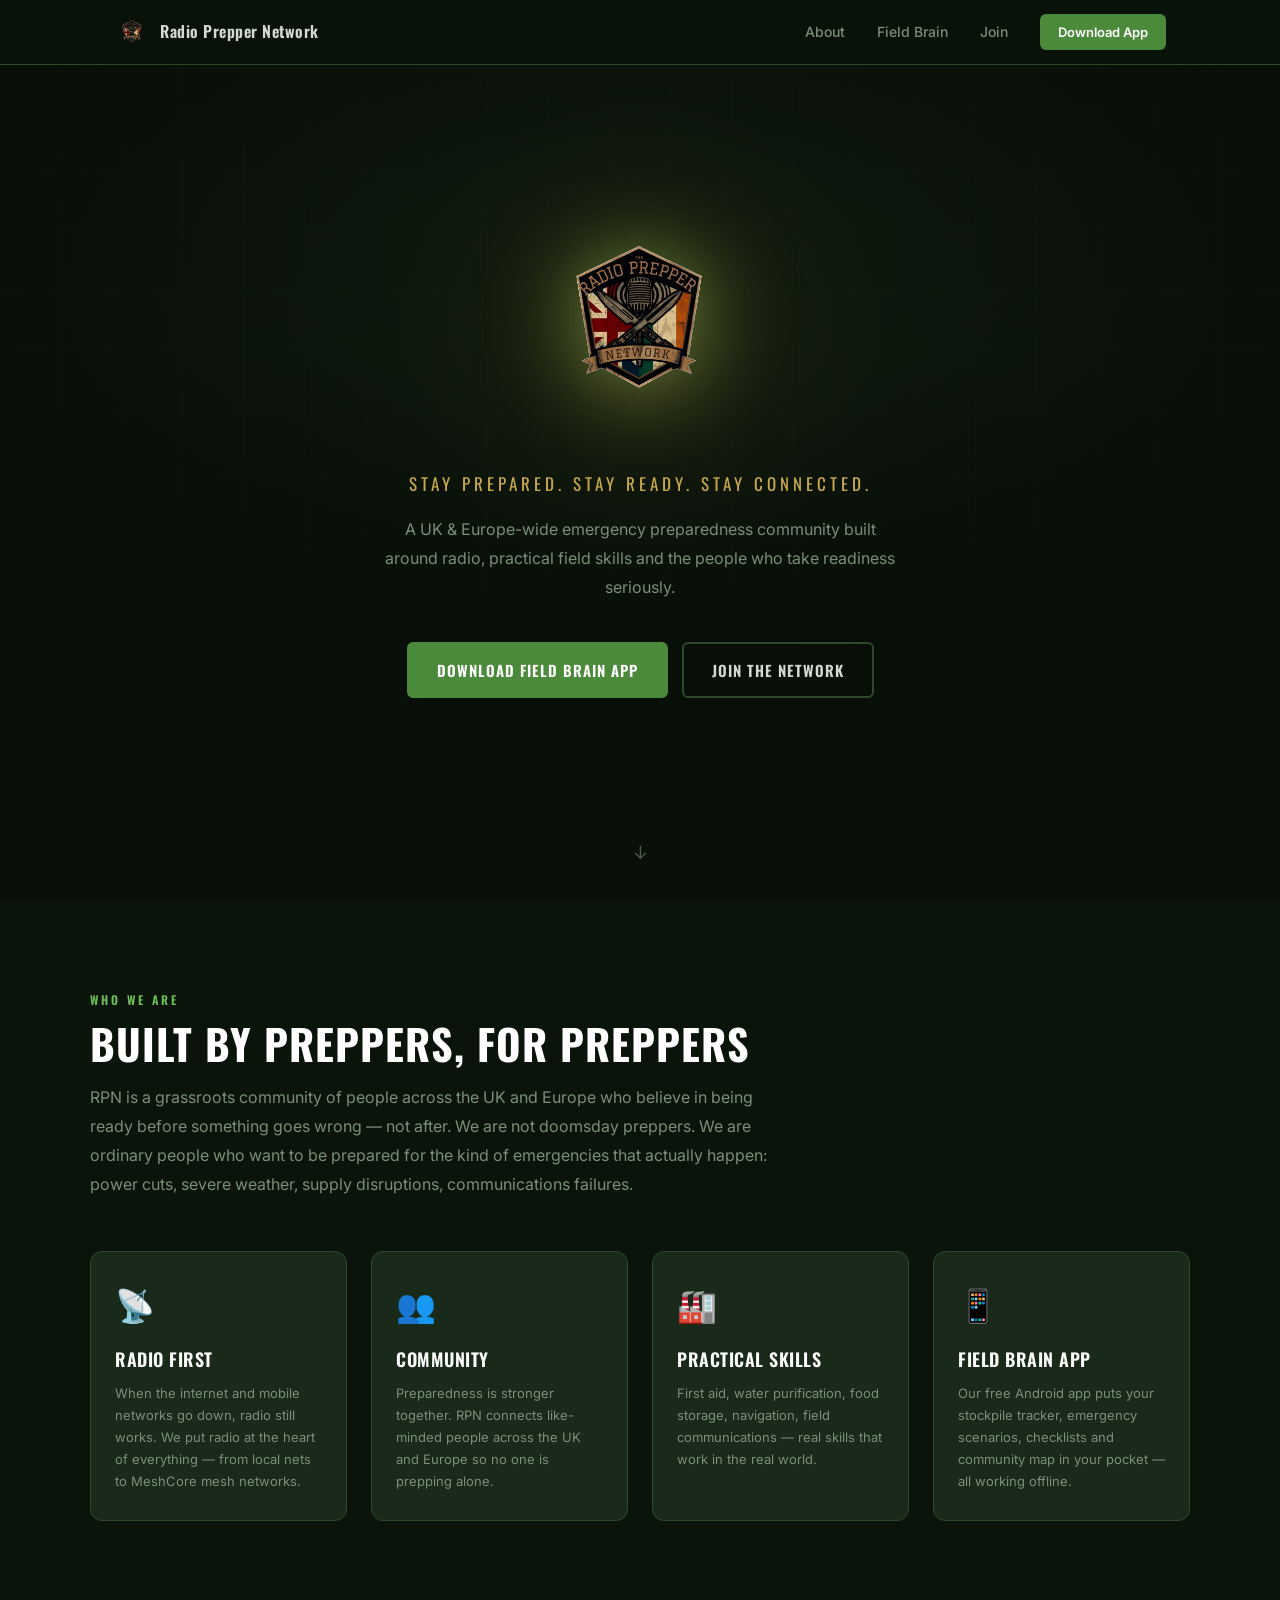
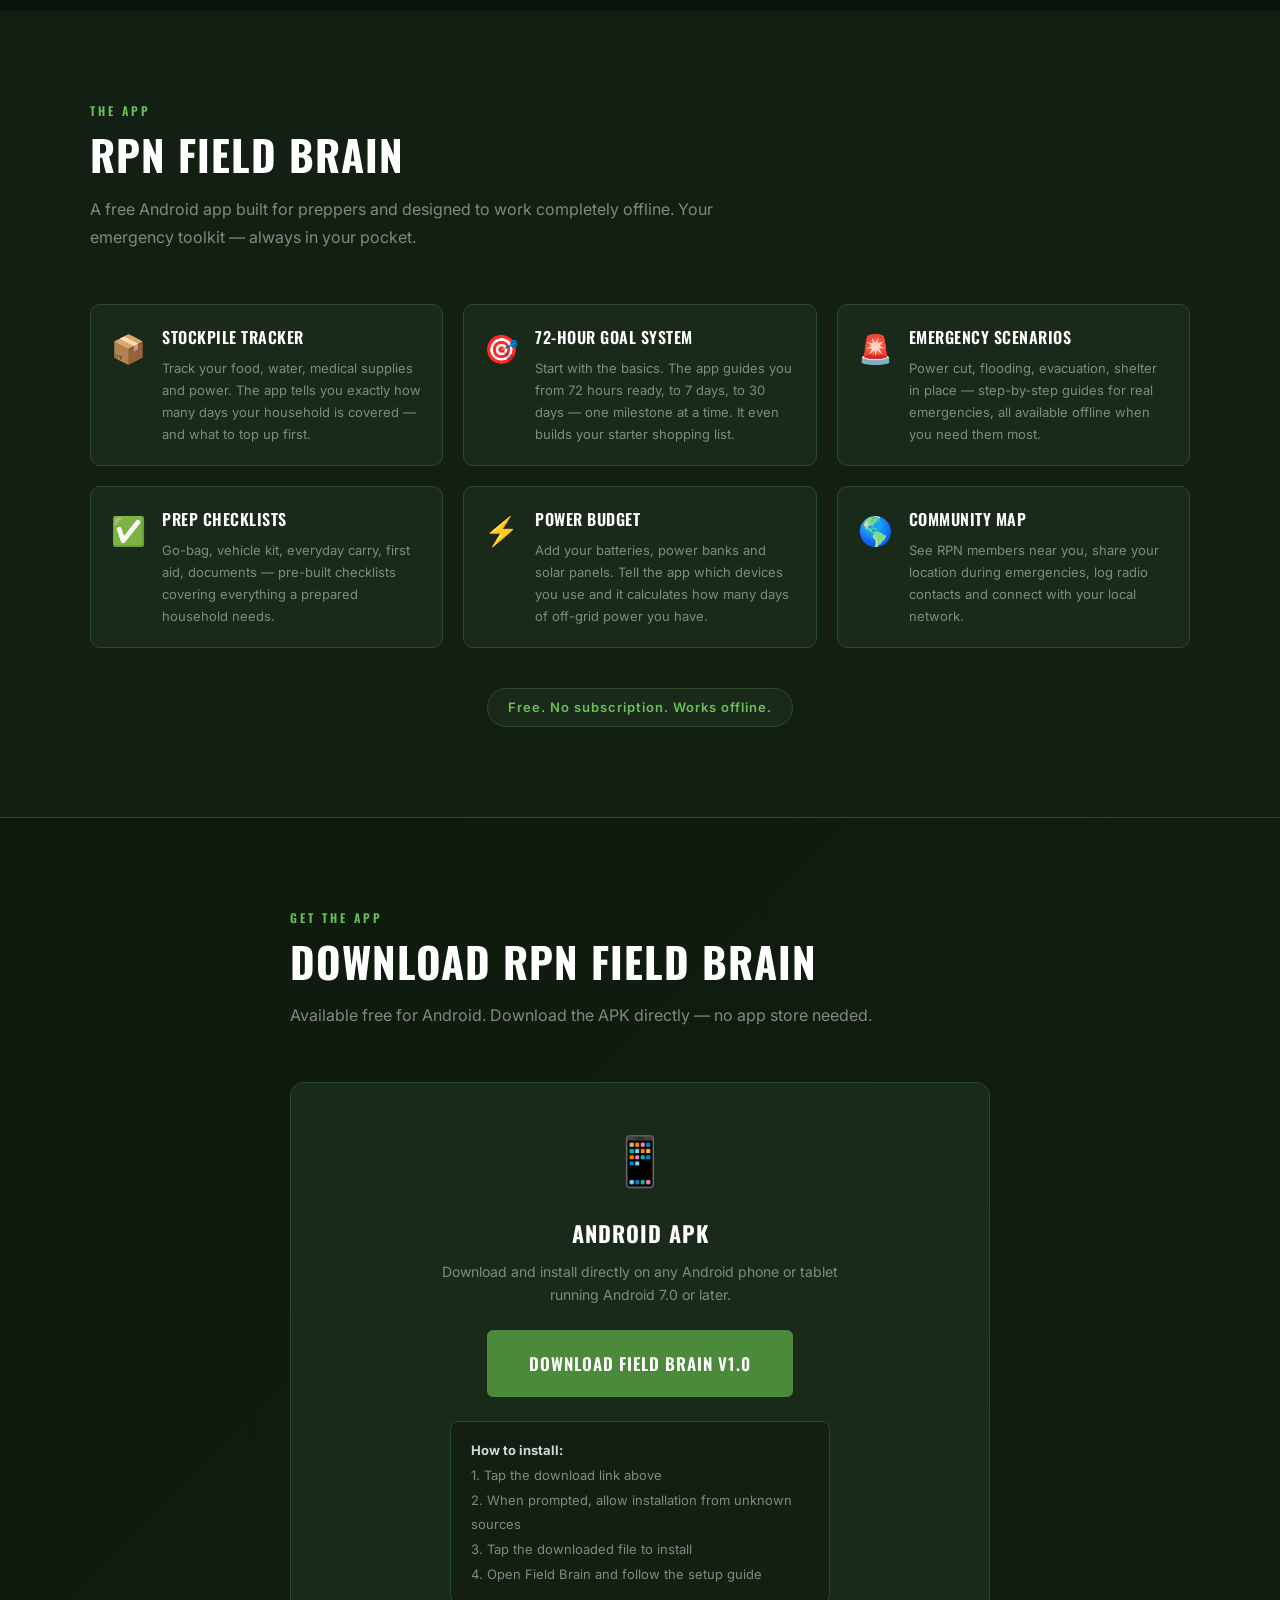
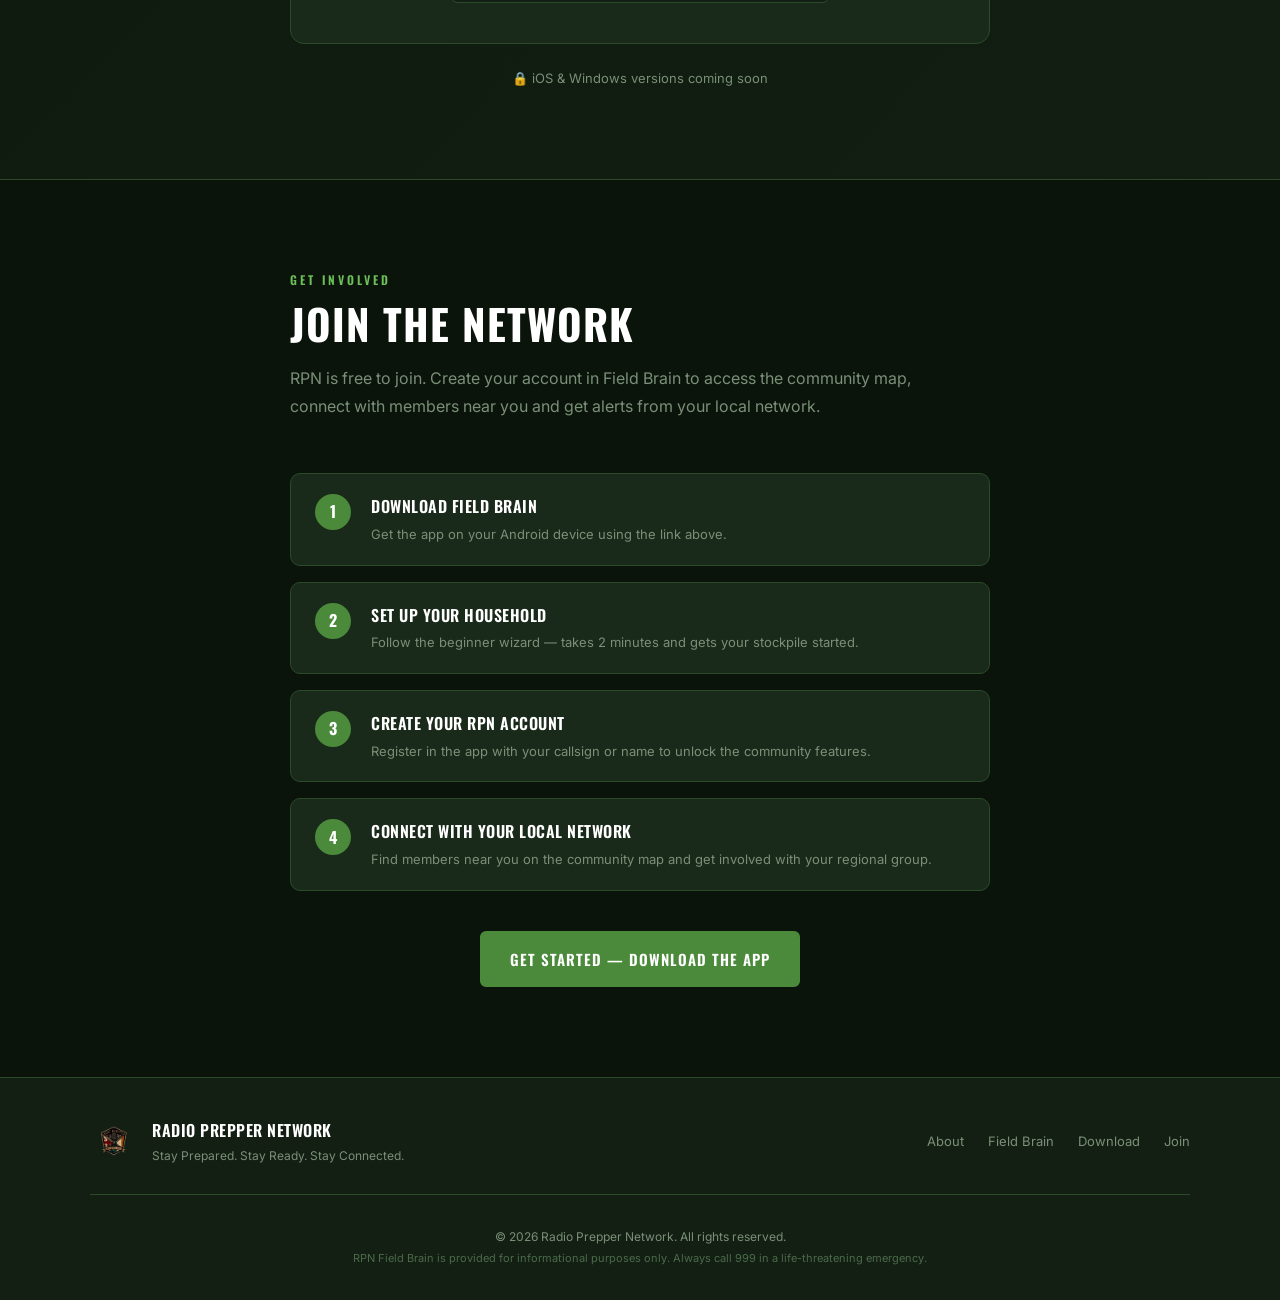
==== index.html @ 999457b5 "Initial build - RPN website v1" ====
<!DOCTYPE html>
<html lang="en">
<head>
    <meta charset="UTF-8">
    <meta name="viewport" content="width=device-width, initial-scale=1.0">
    <title>Radio Prepper Network — Stay Prepared, Stay Ready, Stay Connected</title>
    <meta name="description" content="The Radio Prepper Network is a UK and Europe-wide emergency preparedness community built around radio, field skills and the RPN Field Brain app.">
    <link rel="stylesheet" href="css/style.css">
    <link rel="preconnect" href="https://fonts.googleapis.com">
    <link href="https://fonts.googleapis.com/css2?family=Oswald:wght@400;600;700&family=Inter:wght@400;500;600&display=swap" rel="stylesheet">
</head>
<body>

<!-- NAV -->
<nav class="nav">
    <div class="nav-inner">
        <a href="#" class="nav-logo">
            <img src="img/rpn-logo.png" alt="RPN Logo" class="nav-logo-img">
            <span class="nav-logo-text">Radio Prepper Network</span>
        </a>
        <div class="nav-links">
            <a href="#about">About</a>
            <a href="#app">Field Brain</a>
            <a href="#join">Join</a>
            <a href="#download" class="nav-cta">Download App</a>
        </div>
        <button class="nav-hamburger" onclick="toggleMenu()" aria-label="Menu">
            <span></span><span></span><span></span>
        </button>
    </div>
    <div class="nav-mobile" id="nav-mobile">
        <a href="#about" onclick="toggleMenu()">About</a>
        <a href="#app" onclick="toggleMenu()">Field Brain</a>
        <a href="#join" onclick="toggleMenu()">Join</a>
        <a href="#download" onclick="toggleMenu()">Download App</a>
    </div>
</nav>

<!-- HERO -->
<section class="hero">
    <div class="hero-overlay"></div>
    <div class="hero-inner">
        <img src="img/rpn-logo.png" alt="Radio Prepper Network" class="hero-logo">
        <p class="hero-tagline">Stay Prepared. Stay Ready. Stay Connected.</p>
        <p class="hero-sub">A UK &amp; Europe-wide emergency preparedness community built around radio, practical field skills and the people who take readiness seriously.</p>
        <div class="hero-btns">
            <a href="#download" class="btn btn-primary">Download Field Brain App</a>
            <a href="#join" class="btn btn-outline">Join the Network</a>
        </div>
    </div>
    <div class="hero-scroll">
        <span>&#8595;</span>
    </div>
</section>

<!-- ABOUT -->
<section class="section" id="about">
    <div class="container">
        <div class="section-label">Who We Are</div>
        <h2 class="section-title">Built by preppers, for preppers</h2>
        <p class="section-intro">RPN is a grassroots community of people across the UK and Europe who believe in being ready before something goes wrong — not after. We are not doomsday preppers. We are ordinary people who want to be prepared for the kind of emergencies that actually happen: power cuts, severe weather, supply disruptions, communications failures.</p>

        <div class="pillars">
            <div class="pillar">
                <div class="pillar-icon">&#128225;</div>
                <h3>Radio First</h3>
                <p>When the internet and mobile networks go down, radio still works. We put radio at the heart of everything — from local nets to MeshCore mesh networks.</p>
            </div>
            <div class="pillar">
                <div class="pillar-icon">&#128101;</div>
                <h3>Community</h3>
                <p>Preparedness is stronger together. RPN connects like-minded people across the UK and Europe so no one is prepping alone.</p>
            </div>
            <div class="pillar">
                <div class="pillar-icon">&#127981;</div>
                <h3>Practical Skills</h3>
                <p>First aid, water purification, food storage, navigation, field communications — real skills that work in the real world.</p>
            </div>
            <div class="pillar">
                <div class="pillar-icon">&#128241;</div>
                <h3>Field Brain App</h3>
                <p>Our free Android app puts your stockpile tracker, emergency scenarios, checklists and community map in your pocket — all working offline.</p>
            </div>
        </div>
    </div>
</section>

<!-- APP -->
<section class="section section-dark" id="app">
    <div class="container">
        <div class="section-label">The App</div>
        <h2 class="section-title">RPN Field Brain</h2>
        <p class="section-intro">A free Android app built for preppers and designed to work completely offline. Your emergency toolkit — always in your pocket.</p>

        <div class="features">
            <div class="feature">
                <div class="feature-icon">&#128230;</div>
                <div class="feature-body">
                    <h4>Stockpile Tracker</h4>
                    <p>Track your food, water, medical supplies and power. The app tells you exactly how many days your household is covered — and what to top up first.</p>
                </div>
            </div>
            <div class="feature">
                <div class="feature-icon">&#127919;</div>
                <div class="feature-body">
                    <h4>72-Hour Goal System</h4>
                    <p>Start with the basics. The app guides you from 72 hours ready, to 7 days, to 30 days — one milestone at a time. It even builds your starter shopping list.</p>
                </div>
            </div>
            <div class="feature">
                <div class="feature-icon">&#128680;</div>
                <div class="feature-body">
                    <h4>Emergency Scenarios</h4>
                    <p>Power cut, flooding, evacuation, shelter in place — step-by-step guides for real emergencies, all available offline when you need them most.</p>
                </div>
            </div>
            <div class="feature">
                <div class="feature-icon">&#9989;</div>
                <div class="feature-body">
                    <h4>Prep Checklists</h4>
                    <p>Go-bag, vehicle kit, everyday carry, first aid, documents — pre-built checklists covering everything a prepared household needs.</p>
                </div>
            </div>
            <div class="feature">
                <div class="feature-icon">&#9889;</div>
                <div class="feature-body">
                    <h4>Power Budget</h4>
                    <p>Add your batteries, power banks and solar panels. Tell the app which devices you use and it calculates how many days of off-grid power you have.</p>
                </div>
            </div>
            <div class="feature">
                <div class="feature-icon">&#127758;</div>
                <div class="feature-body">
                    <h4>Community Map</h4>
                    <p>See RPN members near you, share your location during emergencies, log radio contacts and connect with your local network.</p>
                </div>
            </div>
        </div>

        <div class="app-badges">
            <div class="badge-note">Free. No subscription. Works offline.</div>
        </div>
    </div>
</section>

<!-- DOWNLOAD -->
<section class="section section-accent" id="download">
    <div class="container container-narrow">
        <div class="section-label">Get the App</div>
        <h2 class="section-title">Download RPN Field Brain</h2>
        <p class="section-intro">Available free for Android. Download the APK directly — no app store needed.</p>

        <div class="download-box">
            <div class="download-icon">&#128241;</div>
            <h3>Android APK</h3>
            <p>Download and install directly on any Android phone or tablet running Android 7.0 or later.</p>
            <a href="apk/rpn-field-brain.apk" class="btn btn-primary btn-large" download>Download Field Brain v1.0</a>
            <div class="download-note">
                <strong>How to install:</strong><br>
                1. Tap the download link above<br>
                2. When prompted, allow installation from unknown sources<br>
                3. Tap the downloaded file to install<br>
                4. Open Field Brain and follow the setup guide
            </div>
        </div>

        <div class="coming-soon">
            <p>&#128274; iOS &amp; Windows versions coming soon</p>
        </div>
    </div>
</section>

<!-- JOIN -->
<section class="section" id="join">
    <div class="container container-narrow">
        <div class="section-label">Get Involved</div>
        <h2 class="section-title">Join the Network</h2>
        <p class="section-intro">RPN is free to join. Create your account in Field Brain to access the community map, connect with members near you and get alerts from your local network.</p>

        <div class="join-steps">
            <div class="join-step">
                <div class="step-num">1</div>
                <div class="step-body">
                    <h4>Download Field Brain</h4>
                    <p>Get the app on your Android device using the link above.</p>
                </div>
            </div>
            <div class="join-step">
                <div class="step-num">2</div>
                <div class="step-body">
                    <h4>Set up your household</h4>
                    <p>Follow the beginner wizard — takes 2 minutes and gets your stockpile started.</p>
                </div>
            </div>
            <div class="join-step">
                <div class="step-num">3</div>
                <div class="step-body">
                    <h4>Create your RPN account</h4>
                    <p>Register in the app with your callsign or name to unlock the community features.</p>
                </div>
            </div>
            <div class="join-step">
                <div class="step-num">4</div>
                <div class="step-body">
                    <h4>Connect with your local network</h4>
                    <p>Find members near you on the community map and get involved with your regional group.</p>
                </div>
            </div>
        </div>

        <div style="text-align:center;margin-top:40px;">
            <a href="#download" class="btn btn-primary">Get Started — Download the App</a>
        </div>
    </div>
</section>

<!-- FOOTER -->
<footer class="footer">
    <div class="container">
        <div class="footer-inner">
            <div class="footer-brand">
                <img src="img/rpn-logo.png" alt="RPN" class="footer-logo">
                <div>
                    <div class="footer-name">Radio Prepper Network</div>
                    <div class="footer-tagline">Stay Prepared. Stay Ready. Stay Connected.</div>
                </div>
            </div>
            <div class="footer-links">
                <a href="#about">About</a>
                <a href="#app">Field Brain</a>
                <a href="#download">Download</a>
                <a href="#join">Join</a>
            </div>
        </div>
        <div class="footer-bottom">
            <p>&copy; 2026 Radio Prepper Network. All rights reserved.</p>
            <p style="font-size:11px;color:#4a6a4a;margin-top:4px;">RPN Field Brain is provided for informational purposes only. Always call 999 in a life-threatening emergency.</p>
        </div>
    </div>
</footer>

<script src="js/main.js"></script>
</body>
</html>
---- css/style.css ----
/* RPN Website — Main Stylesheet */

*, *::before, *::after { box-sizing: border-box; margin: 0; padding: 0; }

:root {
    --green-dark:   #0a140a;
    --green-mid:    #131f13;
    --green-surface:#1a2a1a;
    --green-border: #2a4a2a;
    --green-accent: #4a8a3a;
    --green-bright: #6dbf5a;
    --text:         #d4d9d4;
    --text-muted:   #7a8f78;
    --gold:         #c8a84b;
    --white:        #ffffff;
    --font-heading: 'Oswald', sans-serif;
    --font-body:    'Inter', sans-serif;
}

html { scroll-behavior: smooth; }

body {
    background: var(--green-dark);
    color: var(--text);
    font-family: var(--font-body);
    font-size: 16px;
    line-height: 1.6;
}

/* ── NAV ── */
.nav {
    position: fixed;
    top: 0; left: 0; right: 0;
    z-index: 1000;
    background: rgba(10,20,10,0.95);
    backdrop-filter: blur(8px);
    border-bottom: 1px solid var(--green-border);
}

.nav-inner {
    max-width: 1100px;
    margin: 0 auto;
    padding: 0 24px;
    height: 64px;
    display: flex;
    align-items: center;
    justify-content: space-between;
}

.nav-logo {
    display: flex;
    align-items: center;
    gap: 10px;
    text-decoration: none;
}

.nav-logo-img {
    width: 36px;
    height: 36px;
    object-fit: contain;
}

.nav-logo-text {
    font-family: var(--font-heading);
    font-size: 16px;
    font-weight: 600;
    color: var(--text);
    letter-spacing: 0.5px;
}

.nav-links {
    display: flex;
    align-items: center;
    gap: 32px;
}

.nav-links a {
    color: var(--text-muted);
    text-decoration: none;
    font-size: 14px;
    font-weight: 500;
    transition: color 0.2s;
}

.nav-links a:hover { color: var(--text); }

.nav-cta {
    background: var(--green-accent);
    color: var(--white) !important;
    padding: 8px 18px;
    border-radius: 6px;
    font-weight: 600 !important;
    font-size: 13px !important;
}

.nav-cta:hover { background: var(--green-bright); }

.nav-hamburger {
    display: none;
    flex-direction: column;
    gap: 5px;
    background: none;
    border: none;
    cursor: pointer;
    padding: 4px;
}

.nav-hamburger span {
    display: block;
    width: 24px;
    height: 2px;
    background: var(--text);
    border-radius: 2px;
}

.nav-mobile {
    display: none;
    flex-direction: column;
    background: var(--green-mid);
    border-top: 1px solid var(--green-border);
    padding: 12px 24px 20px;
}

.nav-mobile a {
    color: var(--text);
    text-decoration: none;
    font-size: 15px;
    padding: 10px 0;
    border-bottom: 1px solid var(--green-border);
}

.nav-mobile a:last-child { border-bottom: none; }
.nav-mobile.open { display: flex; }

/* ── HERO ── */
.hero {
    position: relative;
    min-height: 100vh;
    display: flex;
    align-items: center;
    justify-content: center;
    text-align: center;
    padding: 80px 24px 80px;
    overflow: hidden;
    background: #080e08;
}

/* Atmospheric layered background */
.hero::before {
    content: '';
    position: absolute;
    inset: 0;
    background:
        radial-gradient(ellipse 80% 60% at 50% 30%, rgba(74,138,58,0.12) 0%, transparent 70%),
        radial-gradient(ellipse 100% 50% at 50% 100%, rgba(10,20,10,0.95) 0%, transparent 60%),
        repeating-linear-gradient(0deg, transparent, transparent 60px, rgba(42,74,42,0.04) 60px, rgba(42,74,42,0.04) 61px),
        repeating-linear-gradient(90deg, transparent, transparent 60px, rgba(42,74,42,0.04) 60px, rgba(42,74,42,0.04) 61px);
    pointer-events: none;
}

/* Spotlight glow behind logo */
.hero::after {
    content: '';
    position: absolute;
    top: 10%;
    left: 50%;
    transform: translateX(-50%);
    width: 500px;
    height: 500px;
    background: radial-gradient(ellipse, rgba(200,168,75,0.06) 0%, transparent 70%);
    pointer-events: none;
}

.hero-overlay {
    position: absolute;
    inset: 0;
    background: linear-gradient(to bottom, rgba(8,14,8,0.3) 0%, transparent 40%, rgba(8,14,8,0.7) 100%);
    pointer-events: none;
}

.hero-inner {
    position: relative;
    z-index: 1;
    max-width: 680px;
    display: flex;
    flex-direction: column;
    align-items: center;
}

.hero-logo {
    width: 240px;
    height: 240px;
    object-fit: contain;
    margin-bottom: 28px;
    filter: drop-shadow(0 8px 48px rgba(200,168,75,0.5)) drop-shadow(0 0 24px rgba(74,138,58,0.35));
}

.hero-tagline {
    font-family: var(--font-heading);
    font-size: clamp(13px, 2.2vw, 17px);
    color: var(--gold);
    letter-spacing: 4px;
    text-transform: uppercase;
    margin-bottom: 18px;
}

.hero-sub {
    font-size: clamp(14px, 1.8vw, 16px);
    color: var(--text-muted);
    line-height: 1.8;
    margin-bottom: 40px;
    max-width: 520px;
}

.hero-btns {
    display: flex;
    gap: 14px;
    justify-content: center;
    flex-wrap: nowrap;
}

.hero-scroll {
    position: absolute;
    bottom: 32px;
    left: 50%;
    transform: translateX(-50%);
    color: var(--text-muted);
    font-size: 18px;
    opacity: 0.6;
    animation: bounce 2.5s ease-in-out infinite;
}

@keyframes bounce {
    0%, 100% { transform: translateX(-50%) translateY(0); opacity: 0.6; }
    50% { transform: translateX(-50%) translateY(8px); opacity: 1; }
}

@media (max-width: 480px) {
    .hero-btns { flex-wrap: wrap; }
    .hero-logo { width: 180px; height: 180px; }
}

/* ── BUTTONS ── */
.btn {
    display: inline-block;
    padding: 14px 28px;
    border-radius: 6px;
    font-family: var(--font-heading);
    font-size: 15px;
    font-weight: 600;
    letter-spacing: 1px;
    text-transform: uppercase;
    text-decoration: none;
    cursor: pointer;
    transition: all 0.2s;
}

.btn-primary {
    background: var(--green-accent);
    color: var(--white);
    border: 2px solid var(--green-accent);
}

.btn-primary:hover {
    background: var(--green-bright);
    border-color: var(--green-bright);
    transform: translateY(-1px);
}

.btn-outline {
    background: transparent;
    color: var(--text);
    border: 2px solid var(--green-border);
}

.btn-outline:hover {
    border-color: var(--green-accent);
    color: var(--green-bright);
}

.btn-large {
    padding: 18px 40px;
    font-size: 17px;
}

/* ── SECTIONS ── */
.section {
    padding: 90px 24px;
}

.section-dark {
    background: var(--green-mid);
}

.section-accent {
    background: linear-gradient(135deg, #0d1a0d 0%, #111e11 100%);
    border-top: 1px solid var(--green-border);
    border-bottom: 1px solid var(--green-border);
}

.container {
    max-width: 1100px;
    margin: 0 auto;
}

.container-narrow {
    max-width: 700px;
}

.section-label {
    font-family: var(--font-heading);
    font-size: 12px;
    font-weight: 600;
    letter-spacing: 3px;
    text-transform: uppercase;
    color: var(--green-bright);
    margin-bottom: 10px;
}

.section-title {
    font-family: var(--font-heading);
    font-size: clamp(26px, 4vw, 42px);
    font-weight: 700;
    color: var(--white);
    letter-spacing: 1px;
    text-transform: uppercase;
    margin-bottom: 16px;
    line-height: 1.15;
}

.section-intro {
    font-size: 16px;
    color: var(--text-muted);
    line-height: 1.8;
    max-width: 680px;
    margin-bottom: 52px;
}

/* ── PILLARS ── */
.pillars {
    display: grid;
    grid-template-columns: repeat(auto-fit, minmax(220px, 1fr));
    gap: 24px;
}

.pillar {
    background: var(--green-surface);
    border: 1px solid var(--green-border);
    border-radius: 12px;
    padding: 28px 24px;
    transition: border-color 0.2s, transform 0.2s;
}

.pillar:hover {
    border-color: var(--green-accent);
    transform: translateY(-2px);
}

.pillar-icon {
    font-size: 32px;
    margin-bottom: 14px;
}

.pillar h3 {
    font-family: var(--font-heading);
    font-size: 18px;
    font-weight: 600;
    color: var(--white);
    letter-spacing: 0.5px;
    margin-bottom: 8px;
    text-transform: uppercase;
}

.pillar p {
    font-size: 13px;
    color: var(--text-muted);
    line-height: 1.7;
}

/* ── FEATURES ── */
.features {
    display: grid;
    grid-template-columns: repeat(auto-fit, minmax(300px, 1fr));
    gap: 20px;
    margin-bottom: 40px;
}

.feature {
    display: flex;
    gap: 16px;
    background: var(--green-surface);
    border: 1px solid var(--green-border);
    border-radius: 10px;
    padding: 20px;
    transition: border-color 0.2s;
}

.feature:hover { border-color: var(--green-accent); }

.feature-icon {
    font-size: 28px;
    flex-shrink: 0;
    margin-top: 2px;
}

.feature-body h4 {
    font-family: var(--font-heading);
    font-size: 16px;
    font-weight: 600;
    color: var(--white);
    text-transform: uppercase;
    letter-spacing: 0.5px;
    margin-bottom: 6px;
}

.feature-body p {
    font-size: 13px;
    color: var(--text-muted);
    line-height: 1.7;
}

.app-badges {
    text-align: center;
}

.badge-note {
    display: inline-block;
    background: var(--green-surface);
    border: 1px solid var(--green-border);
    border-radius: 20px;
    padding: 8px 20px;
    font-size: 13px;
    color: var(--green-bright);
    font-weight: 600;
    letter-spacing: 1px;
}

/* ── DOWNLOAD ── */
.download-box {
    background: var(--green-surface);
    border: 1px solid var(--green-border);
    border-radius: 14px;
    padding: 40px 32px;
    text-align: center;
    margin-bottom: 24px;
}

.download-icon {
    font-size: 48px;
    margin-bottom: 16px;
}

.download-box h3 {
    font-family: var(--font-heading);
    font-size: 22px;
    font-weight: 700;
    color: var(--white);
    text-transform: uppercase;
    letter-spacing: 1px;
    margin-bottom: 10px;
}

.download-box p {
    font-size: 14px;
    color: var(--text-muted);
    margin-bottom: 24px;
    max-width: 420px;
    margin-left: auto;
    margin-right: auto;
}

.download-note {
    margin-top: 24px;
    background: var(--green-mid);
    border: 1px solid var(--green-border);
    border-radius: 8px;
    padding: 16px 20px;
    font-size: 13px;
    color: var(--text-muted);
    line-height: 1.9;
    text-align: left;
    max-width: 380px;
    margin-left: auto;
    margin-right: auto;
}

.download-note strong { color: var(--text); }

.coming-soon {
    text-align: center;
    font-size: 13px;
    color: var(--text-muted);
}

/* ── JOIN STEPS ── */
.join-steps {
    display: flex;
    flex-direction: column;
    gap: 16px;
}

.join-step {
    display: flex;
    gap: 20px;
    align-items: flex-start;
    background: var(--green-surface);
    border: 1px solid var(--green-border);
    border-radius: 10px;
    padding: 20px 24px;
    transition: border-color 0.2s;
}

.join-step:hover { border-color: var(--green-accent); }

.step-num {
    width: 36px;
    height: 36px;
    background: var(--green-accent);
    border-radius: 50%;
    display: flex;
    align-items: center;
    justify-content: center;
    font-family: var(--font-heading);
    font-size: 16px;
    font-weight: 700;
    color: var(--white);
    flex-shrink: 0;
}

.step-body h4 {
    font-family: var(--font-heading);
    font-size: 16px;
    font-weight: 600;
    color: var(--white);
    text-transform: uppercase;
    letter-spacing: 0.5px;
    margin-bottom: 4px;
}

.step-body p {
    font-size: 13px;
    color: var(--text-muted);
    line-height: 1.6;
}

/* ── FOOTER ── */
.footer {
    background: var(--green-mid);
    border-top: 1px solid var(--green-border);
    padding: 40px 24px 32px;
}

.footer-inner {
    display: flex;
    align-items: center;
    justify-content: space-between;
    flex-wrap: wrap;
    gap: 24px;
    margin-bottom: 32px;
    padding-bottom: 28px;
    border-bottom: 1px solid var(--green-border);
}

.footer-brand {
    display: flex;
    align-items: center;
    gap: 14px;
}

.footer-logo {
    width: 48px;
    height: 48px;
    object-fit: contain;
}

.footer-name {
    font-family: var(--font-heading);
    font-size: 16px;
    font-weight: 600;
    color: var(--white);
    letter-spacing: 0.5px;
    text-transform: uppercase;
}

.footer-tagline {
    font-size: 12px;
    color: var(--text-muted);
    margin-top: 2px;
}

.footer-links {
    display: flex;
    gap: 24px;
    flex-wrap: wrap;
}

.footer-links a {
    color: var(--text-muted);
    text-decoration: none;
    font-size: 13px;
    transition: color 0.2s;
}

.footer-links a:hover { color: var(--green-bright); }

.footer-bottom {
    text-align: center;
    font-size: 12px;
    color: var(--text-muted);
}

/* ── RESPONSIVE ── */
@media (max-width: 768px) {
    .nav-links { display: none; }
    .nav-hamburger { display: flex; }

    .hero-btns { flex-direction: column; align-items: center; }
    .btn { width: 100%; max-width: 320px; text-align: center; }

    .section { padding: 64px 20px; }

    .pillars { grid-template-columns: 1fr; }
    .features { grid-template-columns: 1fr; }

    .footer-inner { flex-direction: column; align-items: flex-start; }
    .footer-links { gap: 16px; }
}

@media (max-width: 480px) {
    .download-box { padding: 28px 20px; }
    .join-step { padding: 16px; }
}
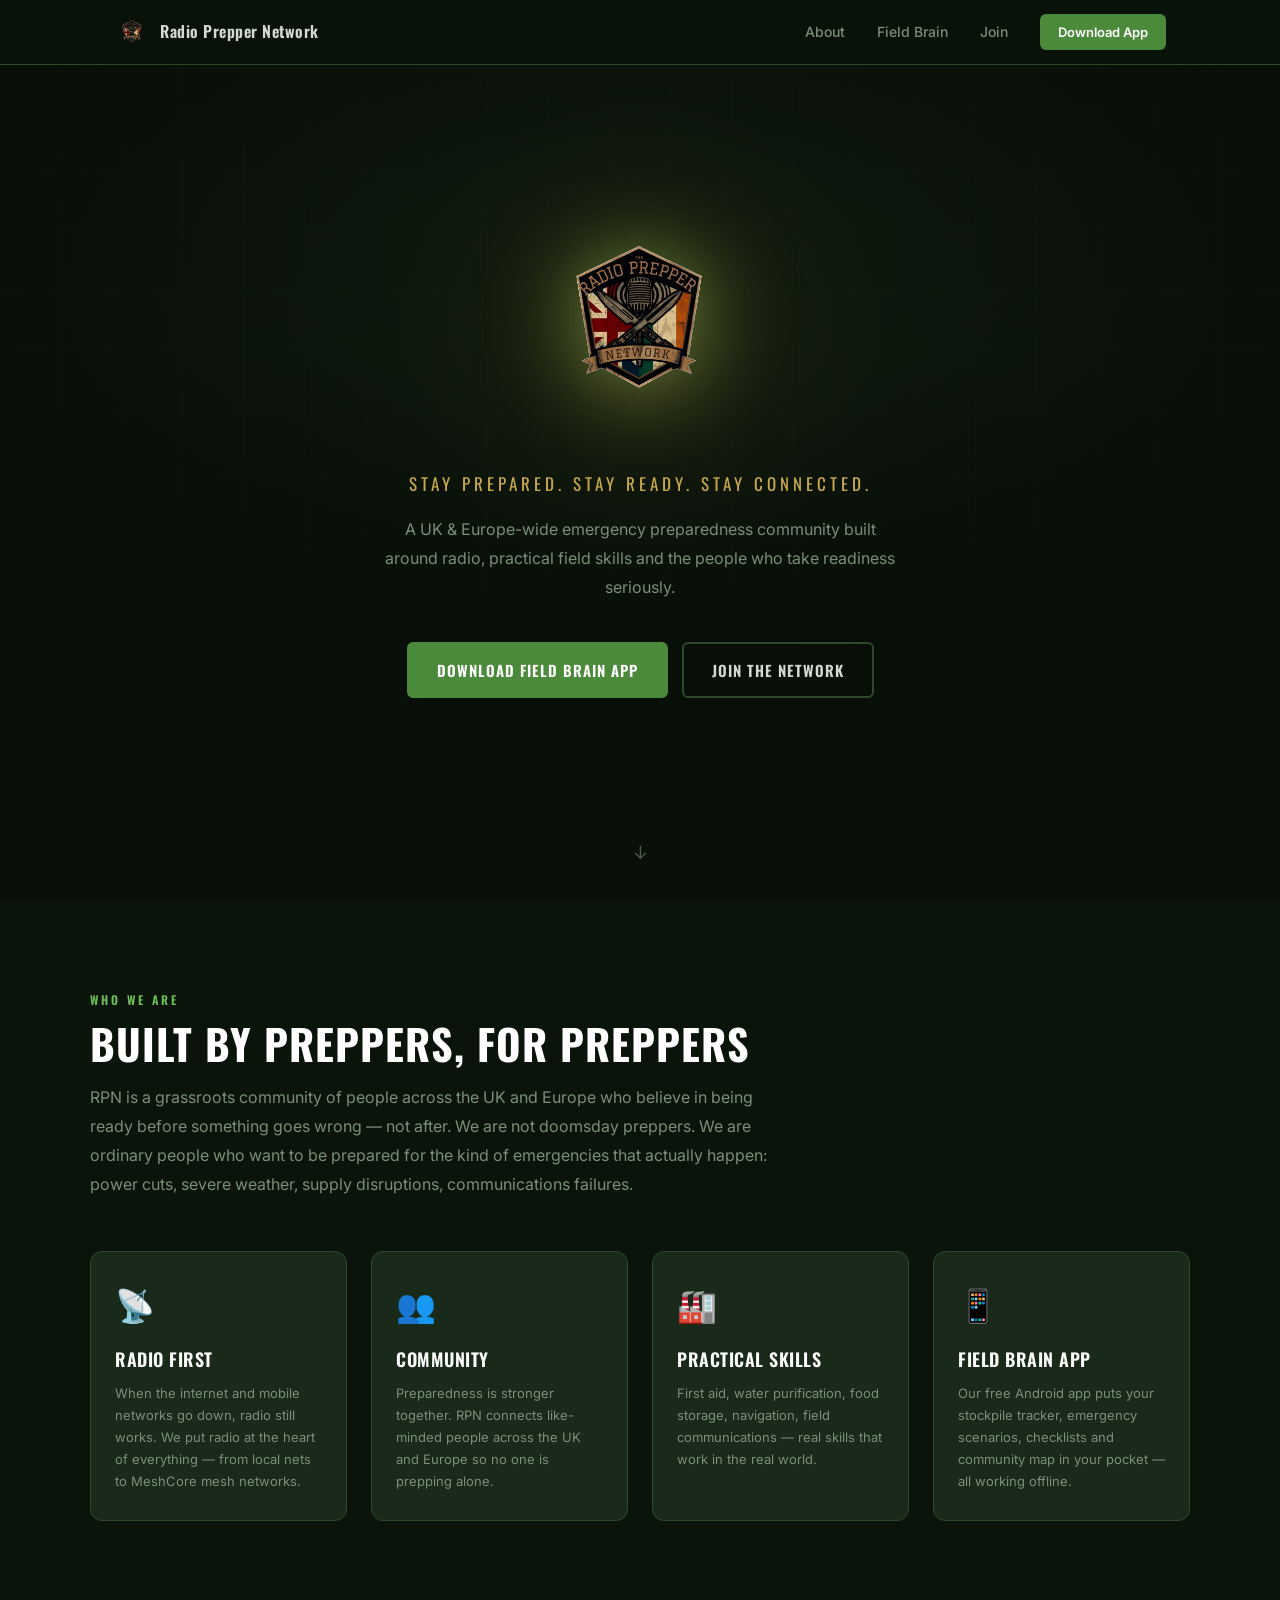
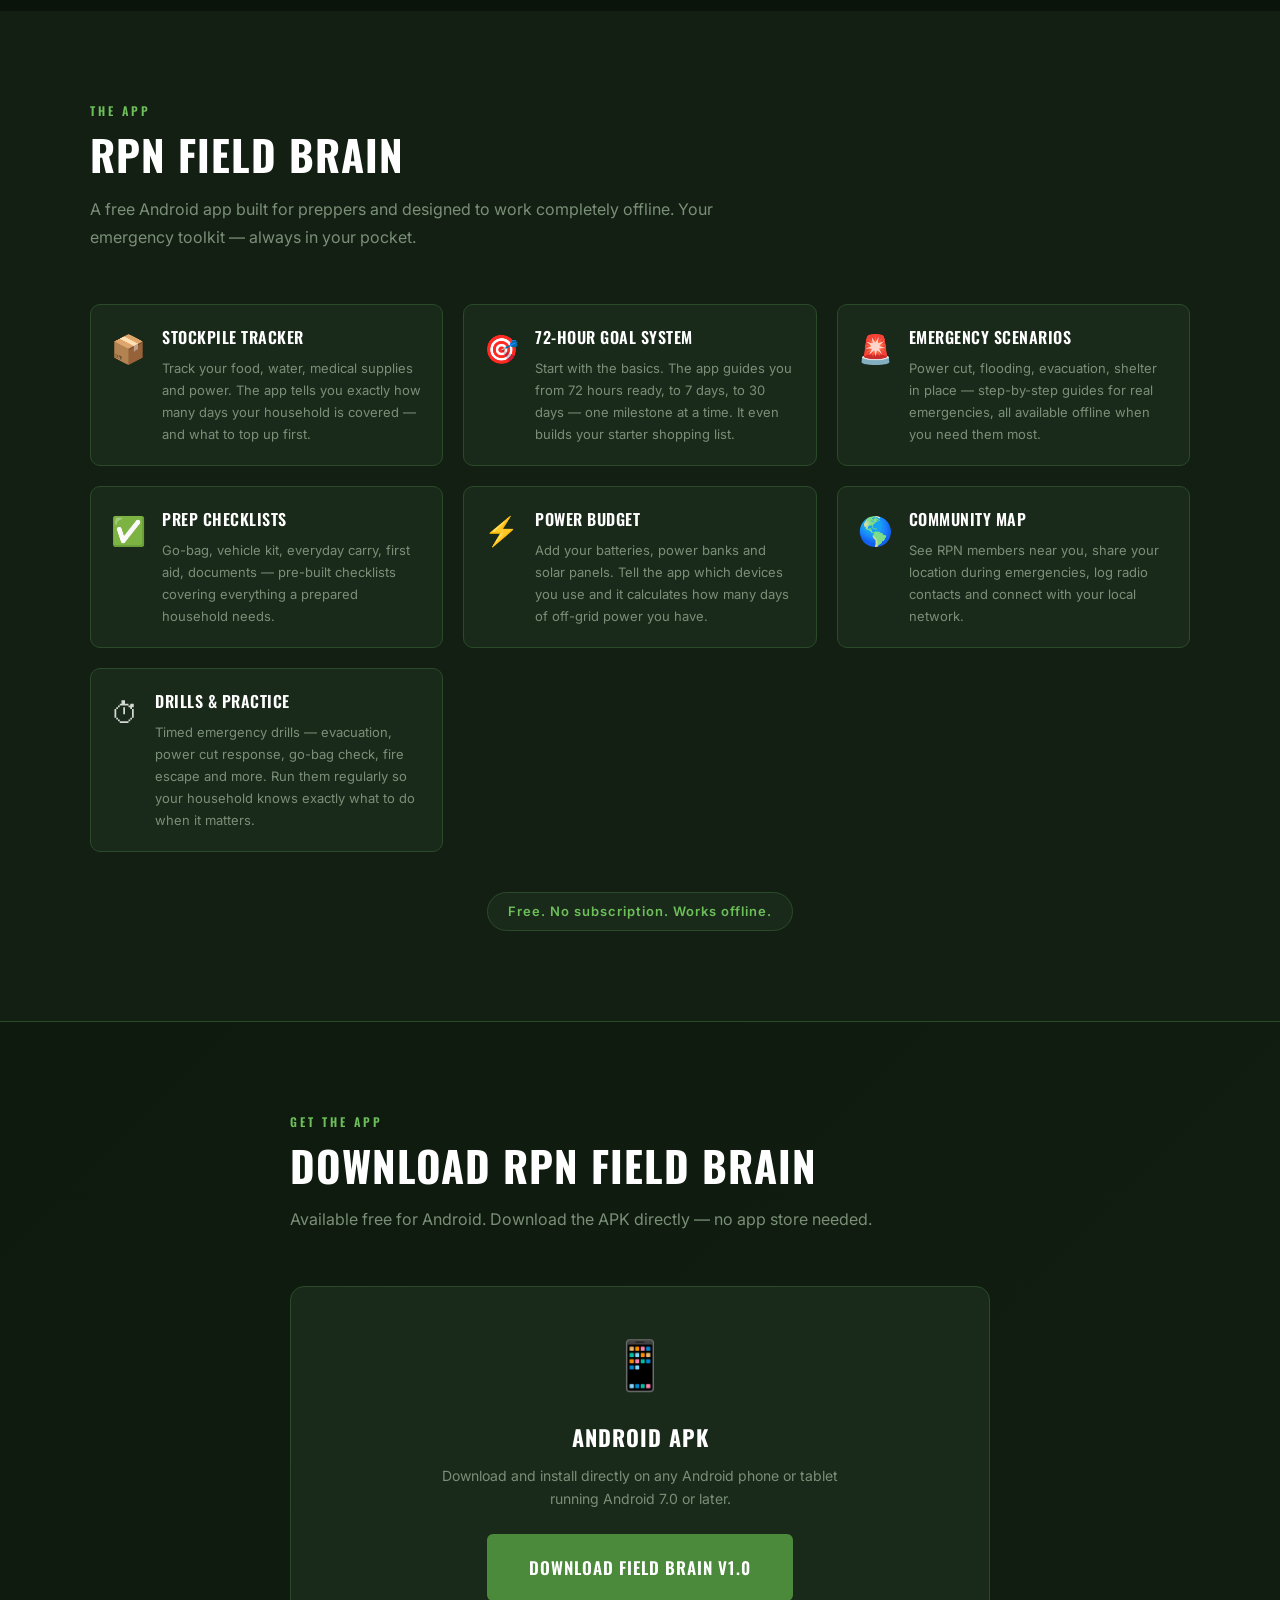
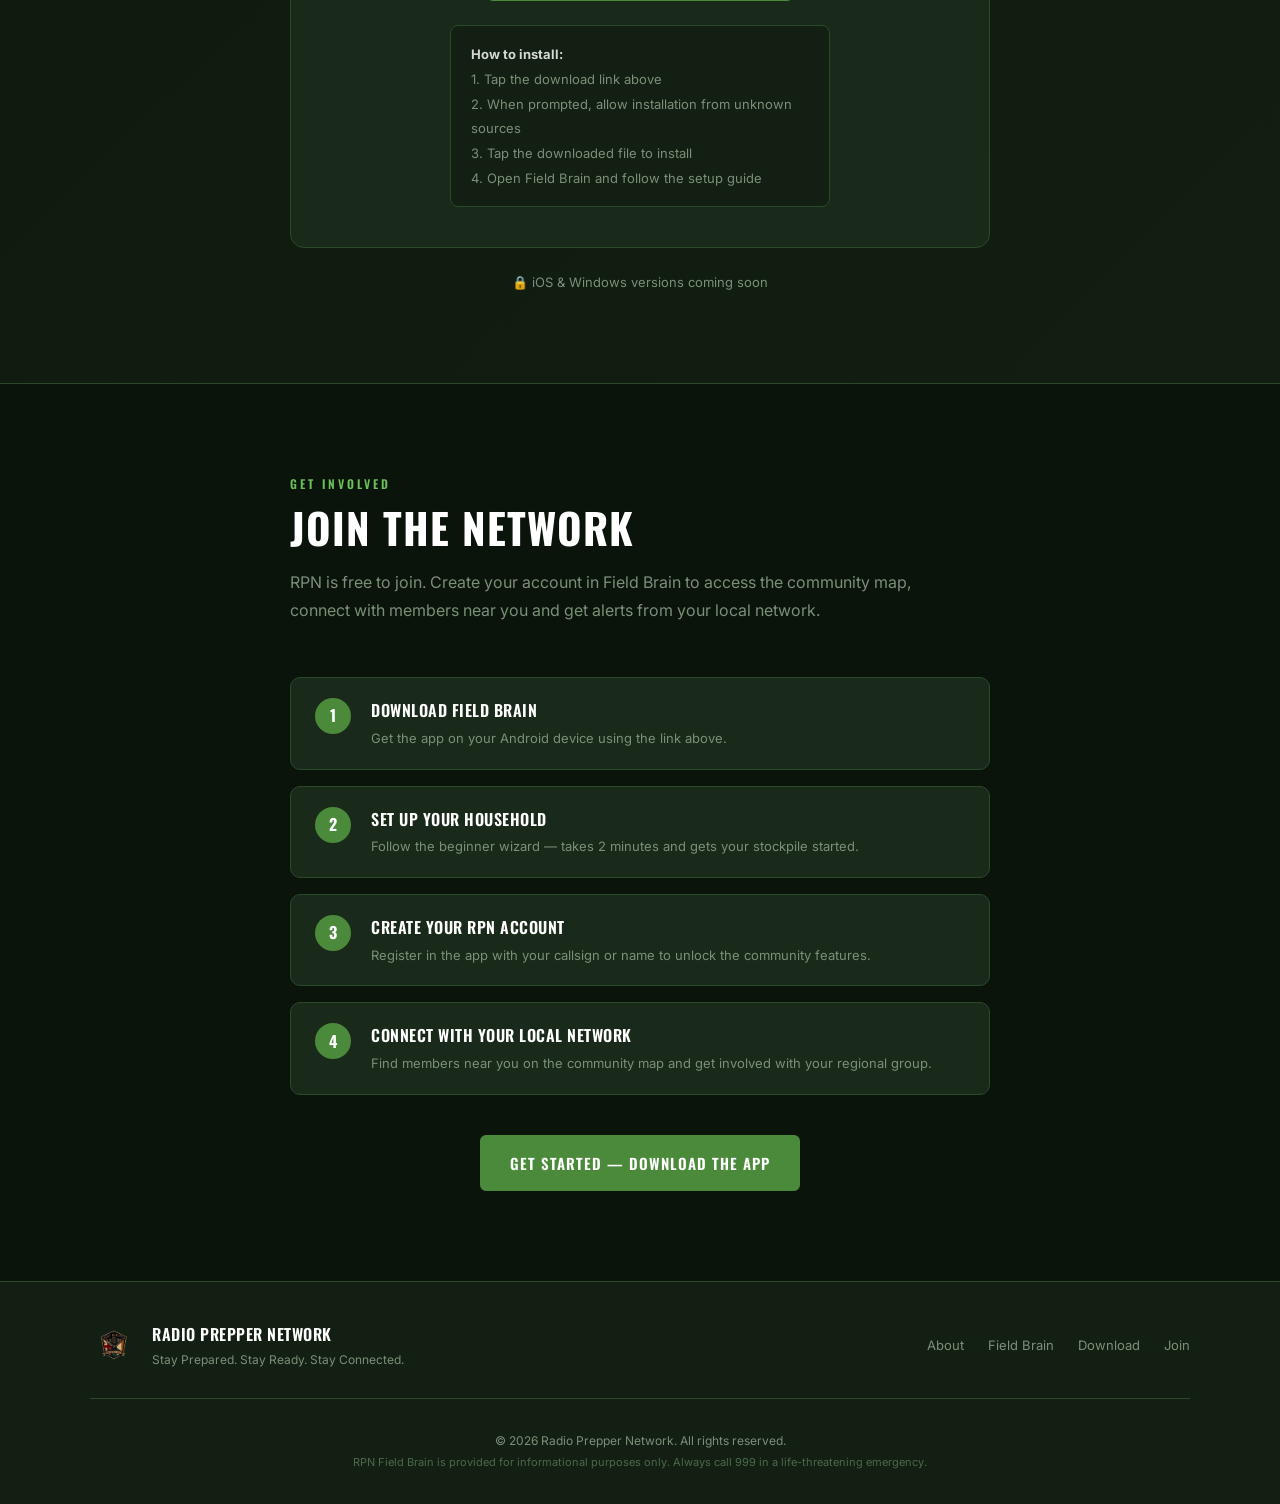
==== commit 7ee52747: "Add drills feature to app section" ====
--- a/index.html
+++ b/index.html
@@ -135,6 +135,13 @@
                     <p>See RPN members near you, share your location during emergencies, log radio contacts and connect with your local network.</p>
                 </div>
             </div>
+            <div class="feature">
+                <div class="feature-icon">&#9201;</div>
+                <div class="feature-body">
+                    <h4>Drills &amp; Practice</h4>
+                    <p>Timed emergency drills — evacuation, power cut response, go-bag check, fire escape and more. Run them regularly so your household knows exactly what to do when it matters.</p>
+                </div>
+            </div>
         </div>
 
         <div class="app-badges">
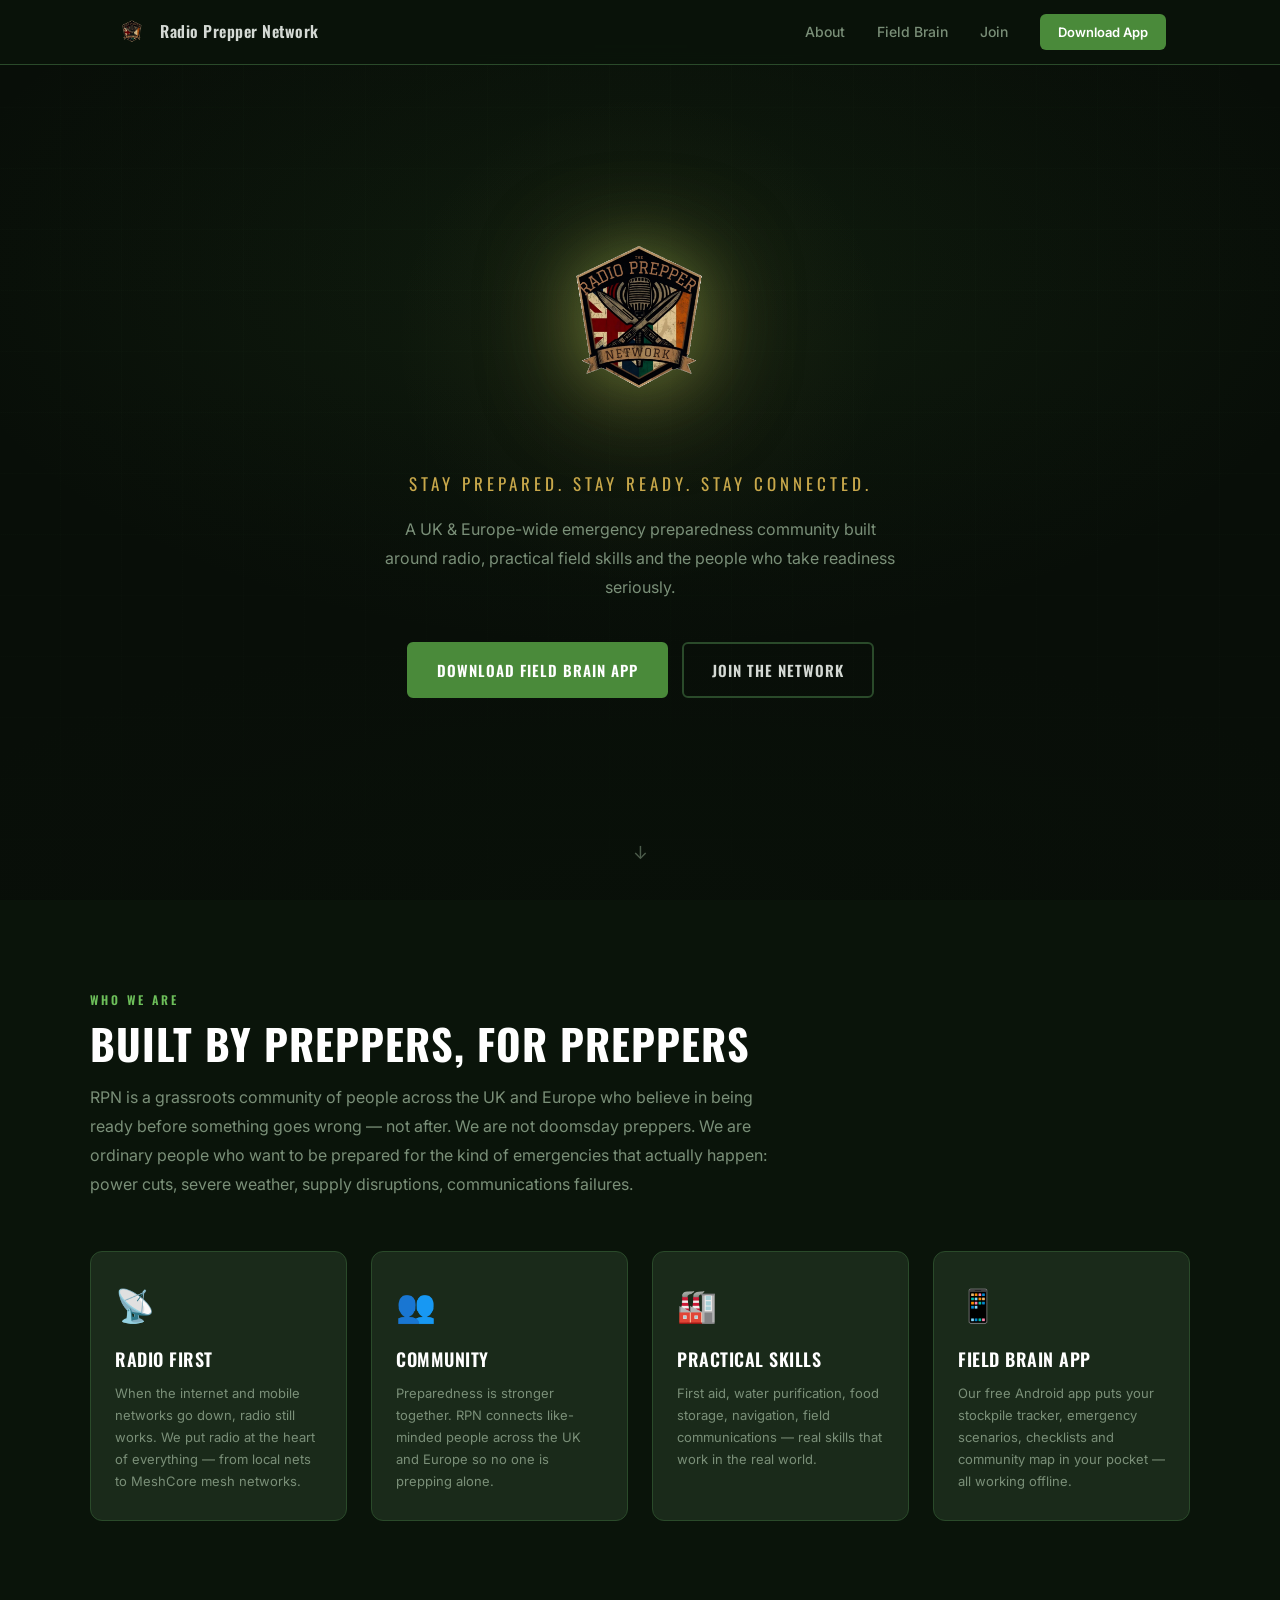
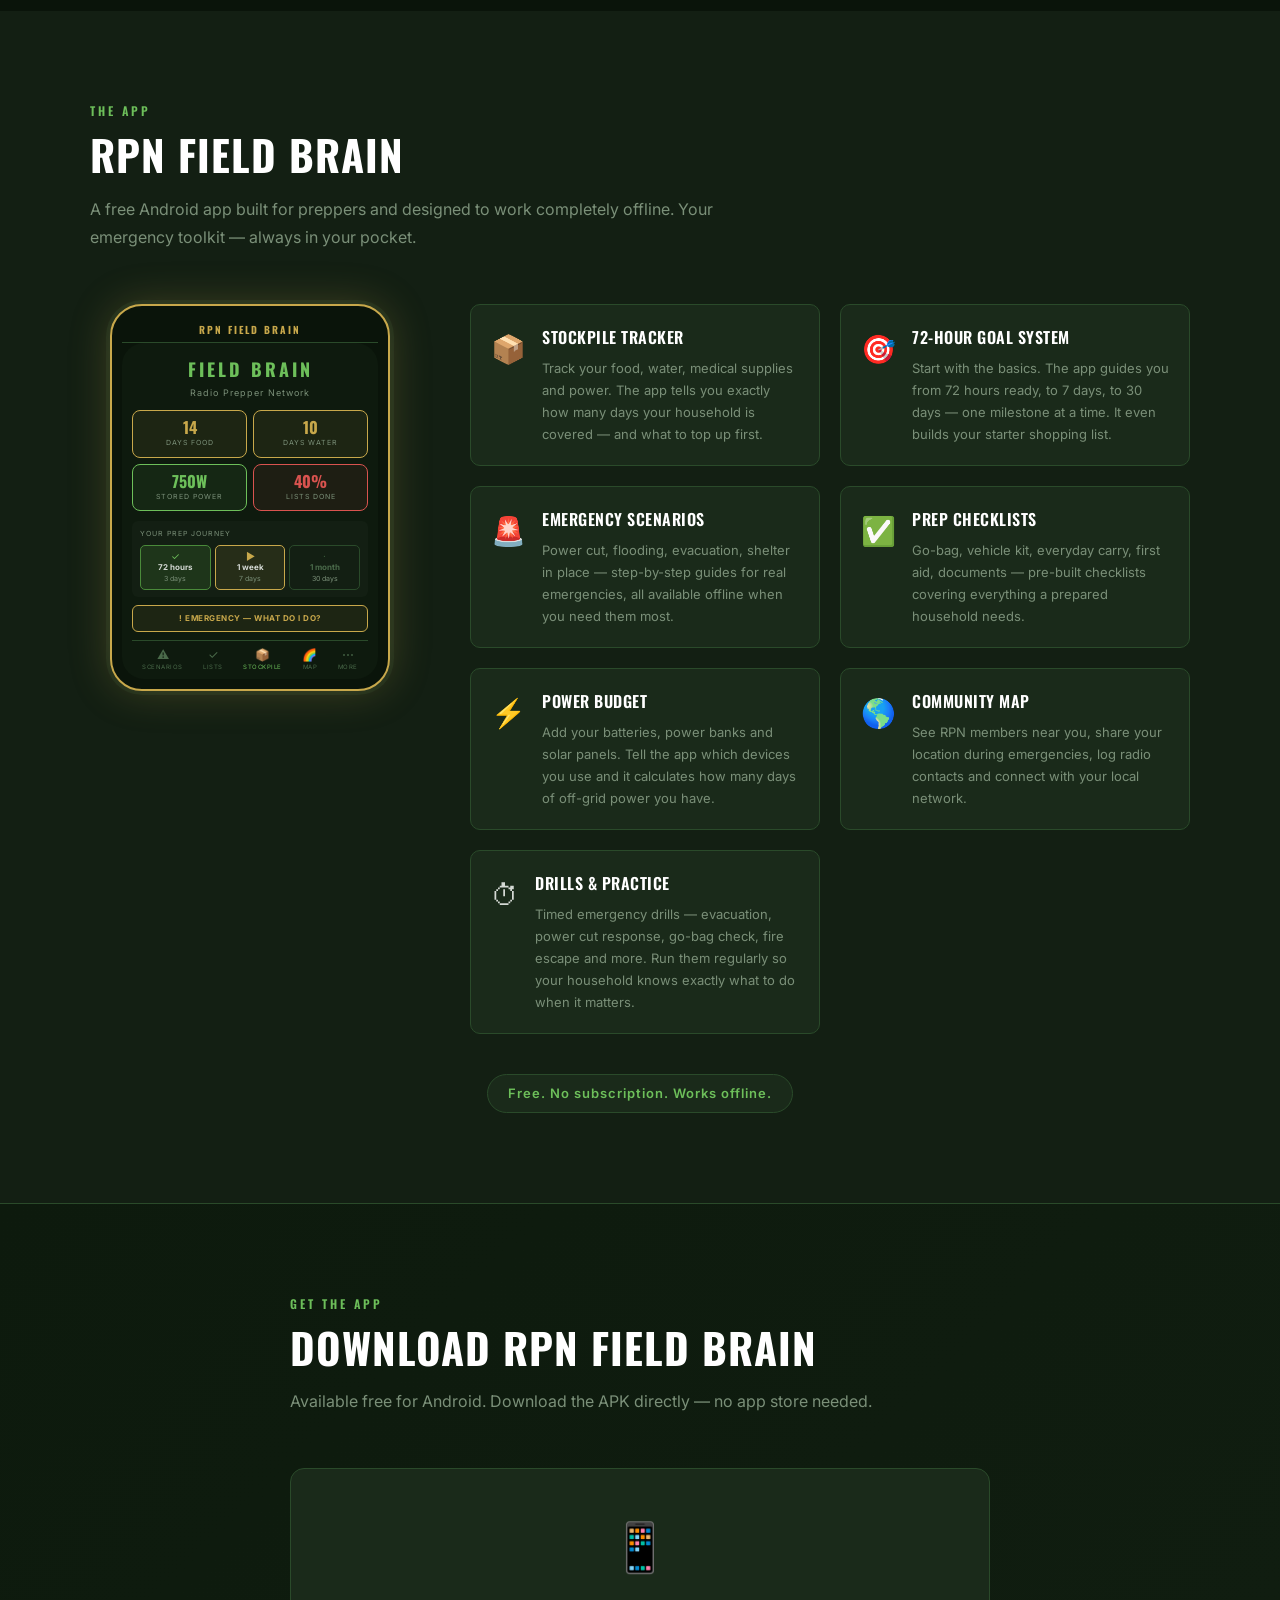
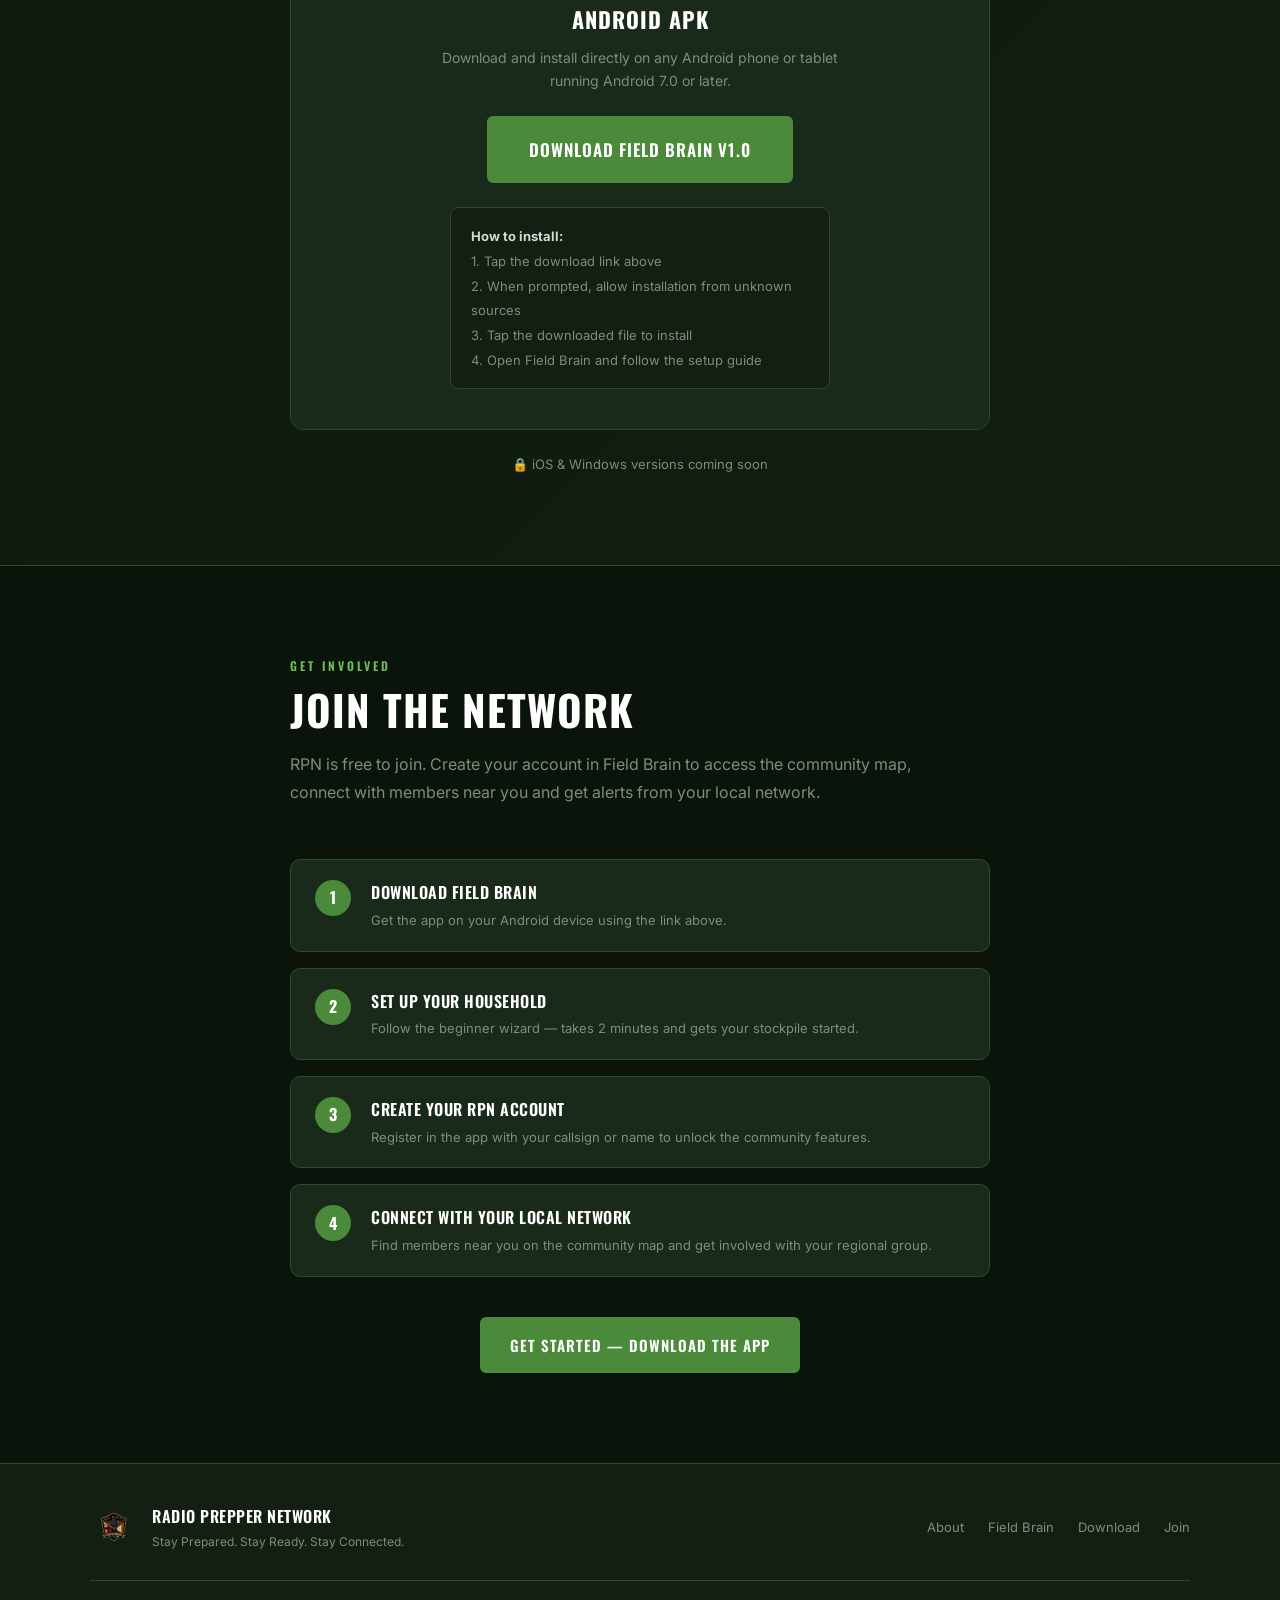
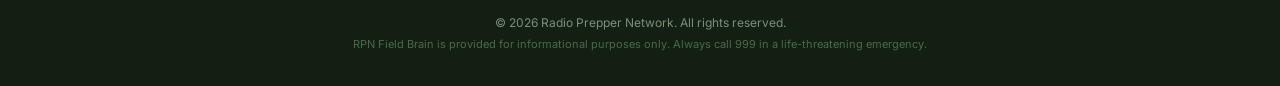
==== commit c6d27061: "Add phone mockup to app section, remove pre-release banner from app" ====
--- a/index.html
+++ b/index.html
@@ -1,4 +1,4 @@
-<!DOCTYPE html>
+﻿<!DOCTYPE html>
 <html lang="en">
 <head>
     <meta charset="UTF-8">
@@ -90,9 +90,65 @@
     <div class="container">
         <div class="section-label">The App</div>
         <h2 class="section-title">RPN Field Brain</h2>
-        <p class="section-intro">A free Android app built for preppers and designed to work completely offline. Your emergency toolkit — always in your pocket.</p>
-
-        <div class="features">
+        <p class="section-intro">A free Android app built for preppers and designed to work completely offline. Your emergency toolkit &mdash; always in your pocket.</p>
+
+        <div class="app-preview">
+            <div class="phone-mockup">
+                <div class="phone-frame">
+                    <div class="phone-status-bar">RPN FIELD BRAIN</div>
+                    <div class="phone-screen">
+                        <div class="mock-title">FIELD BRAIN</div>
+                        <div class="mock-sub">Radio Prepper Network</div>
+                        <div class="mock-cards">
+                            <div class="mock-card mock-card-amber">
+                                <div class="mock-card-val">14</div>
+                                <div class="mock-card-label">DAYS FOOD</div>
+                            </div>
+                            <div class="mock-card mock-card-amber">
+                                <div class="mock-card-val">10</div>
+                                <div class="mock-card-label">DAYS WATER</div>
+                            </div>
+                            <div class="mock-card mock-card-green">
+                                <div class="mock-card-val">750W</div>
+                                <div class="mock-card-label">STORED POWER</div>
+                            </div>
+                            <div class="mock-card mock-card-red">
+                                <div class="mock-card-val">40%</div>
+                                <div class="mock-card-label">LISTS DONE</div>
+                            </div>
+                        </div>
+                        <div class="mock-journey">
+                            <div class="mock-journey-label">YOUR PREP JOURNEY</div>
+                            <div class="mock-milestones">
+                                <div class="mock-ms mock-ms-done">
+                                    <div class="mock-ms-icon">&#10003;</div>
+                                    <div class="mock-ms-name">72 hours</div>
+                                    <div class="mock-ms-days">3 days</div>
+                                </div>
+                                <div class="mock-ms mock-ms-active">
+                                    <div class="mock-ms-icon">&#9654;</div>
+                                    <div class="mock-ms-name">1 week</div>
+                                    <div class="mock-ms-days">7 days</div>
+                                </div>
+                                <div class="mock-ms mock-ms-locked">
+                                    <div class="mock-ms-icon">&#183;</div>
+                                    <div class="mock-ms-name">1 month</div>
+                                    <div class="mock-ms-days">30 days</div>
+                                </div>
+                            </div>
+                        </div>
+                        <div class="mock-emergency">! EMERGENCY &mdash; WHAT DO I DO?</div>
+                        <div class="mock-nav">
+                            <div class="mock-nav-item">&#9888;<br><span>SCENARIOS</span></div>
+                            <div class="mock-nav-item">&#10003;<br><span>LISTS</span></div>
+                            <div class="mock-nav-item mock-nav-active">&#128230;<br><span>STOCKPILE</span></div>
+                            <div class="mock-nav-item">&#127752;<br><span>MAP</span></div>
+                            <div class="mock-nav-item">&#8943;<br><span>MORE</span></div>
+                        </div>
+                    </div>
+                </div>
+            </div>
+            <div class="features features-compact">
             <div class="feature">
                 <div class="feature-icon">&#128230;</div>
                 <div class="feature-body">
@@ -141,6 +197,9 @@
                     <h4>Drills &amp; Practice</h4>
                     <p>Timed emergency drills — evacuation, power cut response, go-bag check, fire escape and more. Run them regularly so your household knows exactly what to do when it matters.</p>
                 </div>
+            </div>
+        </div>
+
             </div>
         </div>
 
--- a/css/style.css
+++ b/css/style.css
@@ -1,4 +1,4 @@
-/* RPN Website — Main Stylesheet */
+﻿/* RPN Website — Main Stylesheet */
 
 *, *::before, *::after { box-sizing: border-box; margin: 0; padding: 0; }
 
@@ -630,3 +630,207 @@
     .download-box { padding: 28px 20px; }
     .join-step { padding: 16px; }
 }
+
+/* ── PHONE MOCKUP ── */
+.app-preview {
+    display: grid;
+    grid-template-columns: 320px 1fr;
+    gap: 60px;
+    align-items: start;
+    margin-bottom: 40px;
+}
+
+.phone-mockup {
+    display: flex;
+    justify-content: center;
+    position: sticky;
+    top: 84px;
+}
+
+.phone-frame {
+    width: 280px;
+    background: #0a140a;
+    border: 2px solid #c8a84b;
+    border-radius: 32px;
+    padding: 10px;
+    box-shadow: 0 0 40px rgba(200,168,75,0.25), 0 0 0 4px #1a2a1a;
+}
+
+.phone-status-bar {
+    font-family: 'Oswald', sans-serif;
+    font-size: 10px;
+    font-weight: 700;
+    color: #c8a84b;
+    letter-spacing: 2px;
+    text-align: center;
+    padding: 6px 0 4px;
+    border-bottom: 1px solid #2a4a2a;
+    margin-bottom: 0;
+}
+
+.phone-screen {
+    background: #0e1a0e;
+    border-radius: 22px;
+    padding: 12px 10px 8px;
+}
+
+.mock-title {
+    font-family: 'Oswald', sans-serif;
+    font-size: 18px;
+    font-weight: 700;
+    color: #6dbf5a;
+    text-align: center;
+    letter-spacing: 3px;
+    margin-bottom: 2px;
+}
+
+.mock-sub {
+    font-size: 9px;
+    color: #7a8f78;
+    text-align: center;
+    letter-spacing: 1px;
+    margin-bottom: 10px;
+}
+
+.mock-cards {
+    display: grid;
+    grid-template-columns: 1fr 1fr;
+    gap: 6px;
+    margin-bottom: 10px;
+}
+
+.mock-card {
+    border-radius: 8px;
+    padding: 8px 6px;
+    text-align: center;
+    border: 1px solid;
+}
+
+.mock-card-amber { border-color: #c8a84b; background: rgba(200,168,75,0.08); }
+.mock-card-green  { border-color: #6dbf5a; background: rgba(109,191,90,0.08); }
+.mock-card-red    { border-color: #d9534f; background: rgba(217,83,79,0.08); }
+
+.mock-card-val {
+    font-family: 'Oswald', sans-serif;
+    font-size: 16px;
+    font-weight: 700;
+    color: #c8a84b;
+    line-height: 1;
+    margin-bottom: 2px;
+}
+
+.mock-card-green .mock-card-val { color: #6dbf5a; }
+.mock-card-red .mock-card-val { color: #d9534f; }
+
+.mock-card-label {
+    font-size: 7px;
+    color: #7a8f78;
+    letter-spacing: 1px;
+    text-transform: uppercase;
+}
+
+.mock-journey {
+    background: #131f13;
+    border-radius: 6px;
+    padding: 7px 8px;
+    margin-bottom: 8px;
+}
+
+.mock-journey-label {
+    font-size: 7px;
+    color: #7a8f78;
+    letter-spacing: 1px;
+    text-transform: uppercase;
+    margin-bottom: 6px;
+}
+
+.mock-milestones {
+    display: flex;
+    gap: 4px;
+}
+
+.mock-ms {
+    flex: 1;
+    text-align: center;
+    padding: 5px 3px;
+    border-radius: 5px;
+    border: 1px solid;
+}
+
+.mock-ms-done   { border-color: #4a8a3a; background: rgba(74,138,58,0.2); }
+.mock-ms-active { border-color: #c8a84b; background: rgba(200,168,75,0.1); }
+.mock-ms-locked { border-color: #2a4a2a; background: transparent; }
+
+.mock-ms-icon {
+    font-size: 10px;
+    color: #6dbf5a;
+    line-height: 1;
+    margin-bottom: 2px;
+}
+
+.mock-ms-active .mock-ms-icon { color: #c8a84b; }
+.mock-ms-locked .mock-ms-icon { color: #3a5a3a; }
+
+.mock-ms-name {
+    font-size: 8px;
+    font-weight: 700;
+    color: #d4d9d4;
+    line-height: 1.2;
+}
+
+.mock-ms-locked .mock-ms-name { color: #4a6a4a; }
+
+.mock-ms-days {
+    font-size: 7px;
+    color: #7a8f78;
+}
+
+.mock-emergency {
+    background: rgba(200,168,75,0.08);
+    border: 1px solid #c8a84b;
+    border-radius: 6px;
+    padding: 6px;
+    font-size: 8px;
+    font-weight: 700;
+    color: #c8a84b;
+    text-align: center;
+    letter-spacing: 0.5px;
+    margin-bottom: 8px;
+}
+
+.mock-nav {
+    display: flex;
+    justify-content: space-around;
+    border-top: 1px solid #2a4a2a;
+    padding-top: 6px;
+}
+
+.mock-nav-item {
+    font-size: 12px;
+    text-align: center;
+    color: #4a6a4a;
+    line-height: 1.3;
+}
+
+.mock-nav-item span {
+    display: block;
+    font-size: 6px;
+    letter-spacing: 0.5px;
+    text-transform: uppercase;
+    margin-top: 1px;
+}
+
+.mock-nav-active { color: #6dbf5a; }
+
+.features-compact {
+    margin-bottom: 0;
+}
+
+@media (max-width: 900px) {
+    .app-preview {
+        grid-template-columns: 1fr;
+    }
+    .phone-mockup {
+        position: static;
+    }
+}
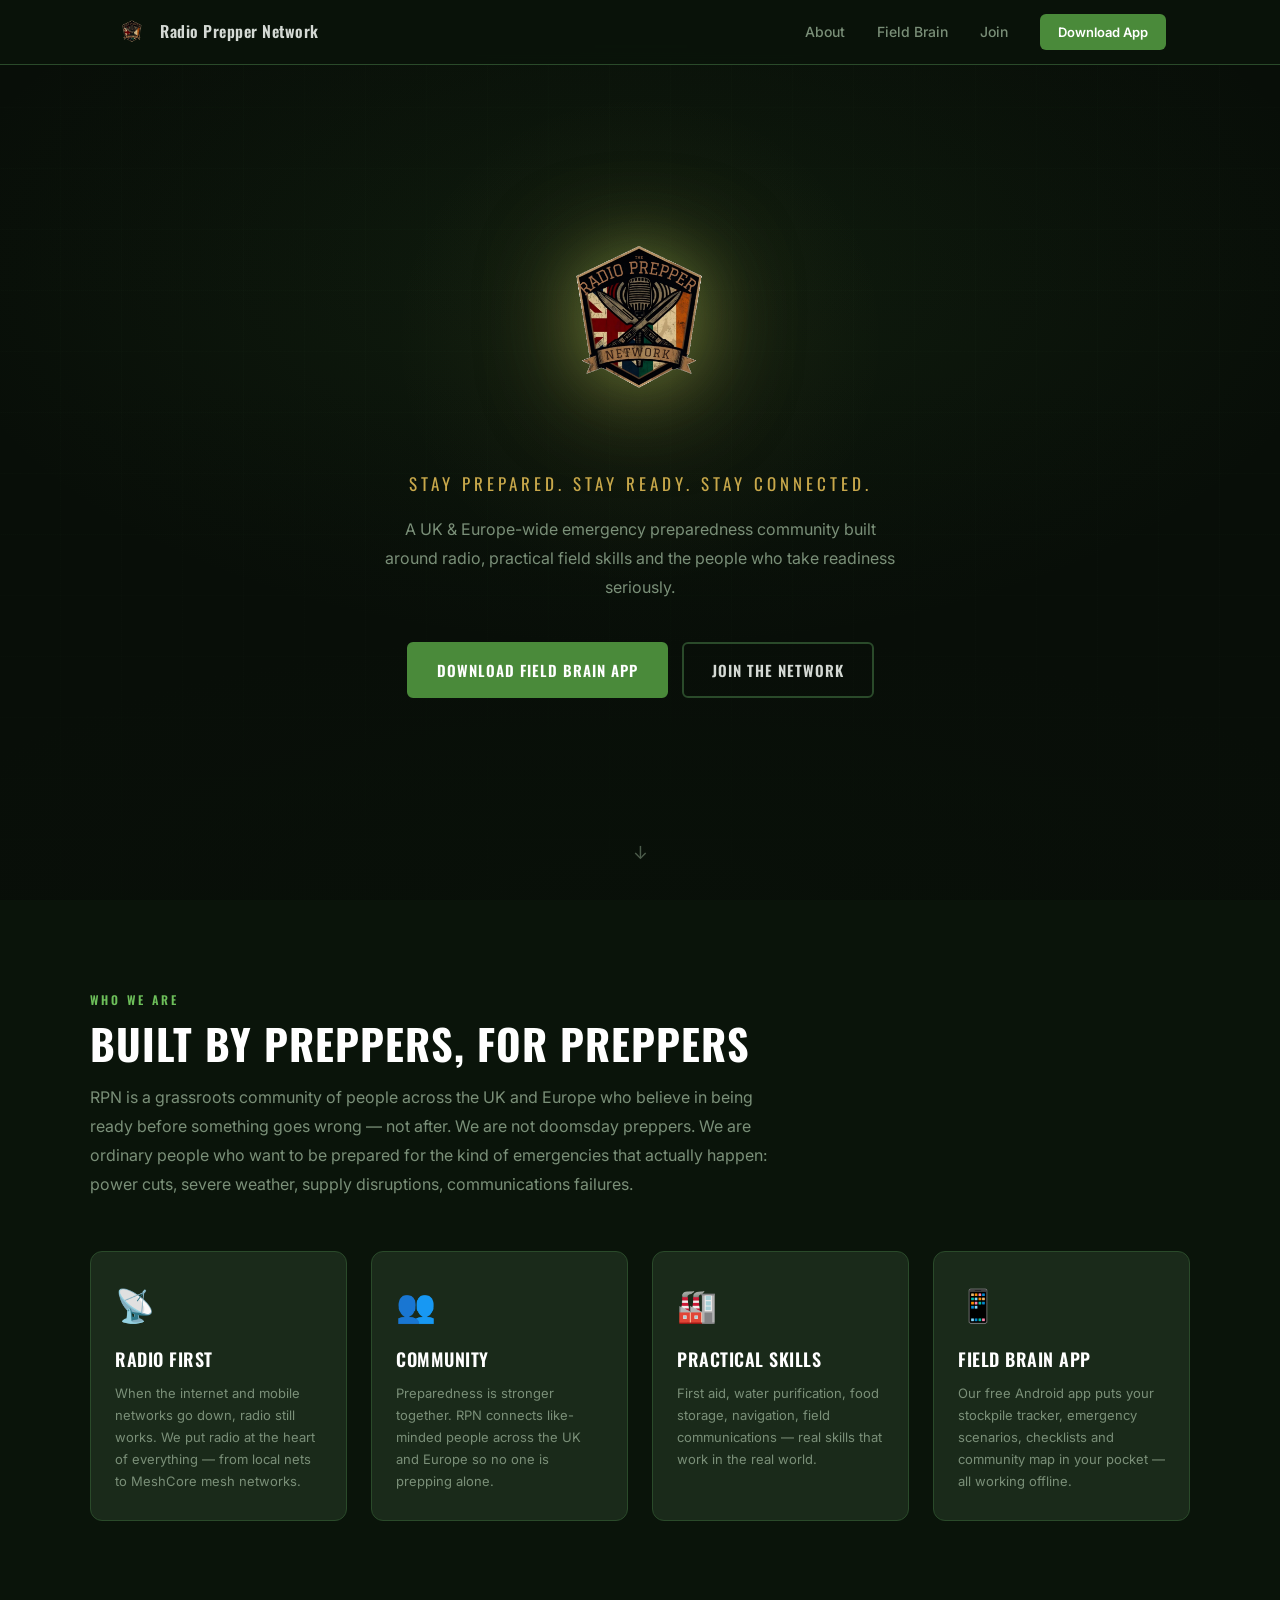
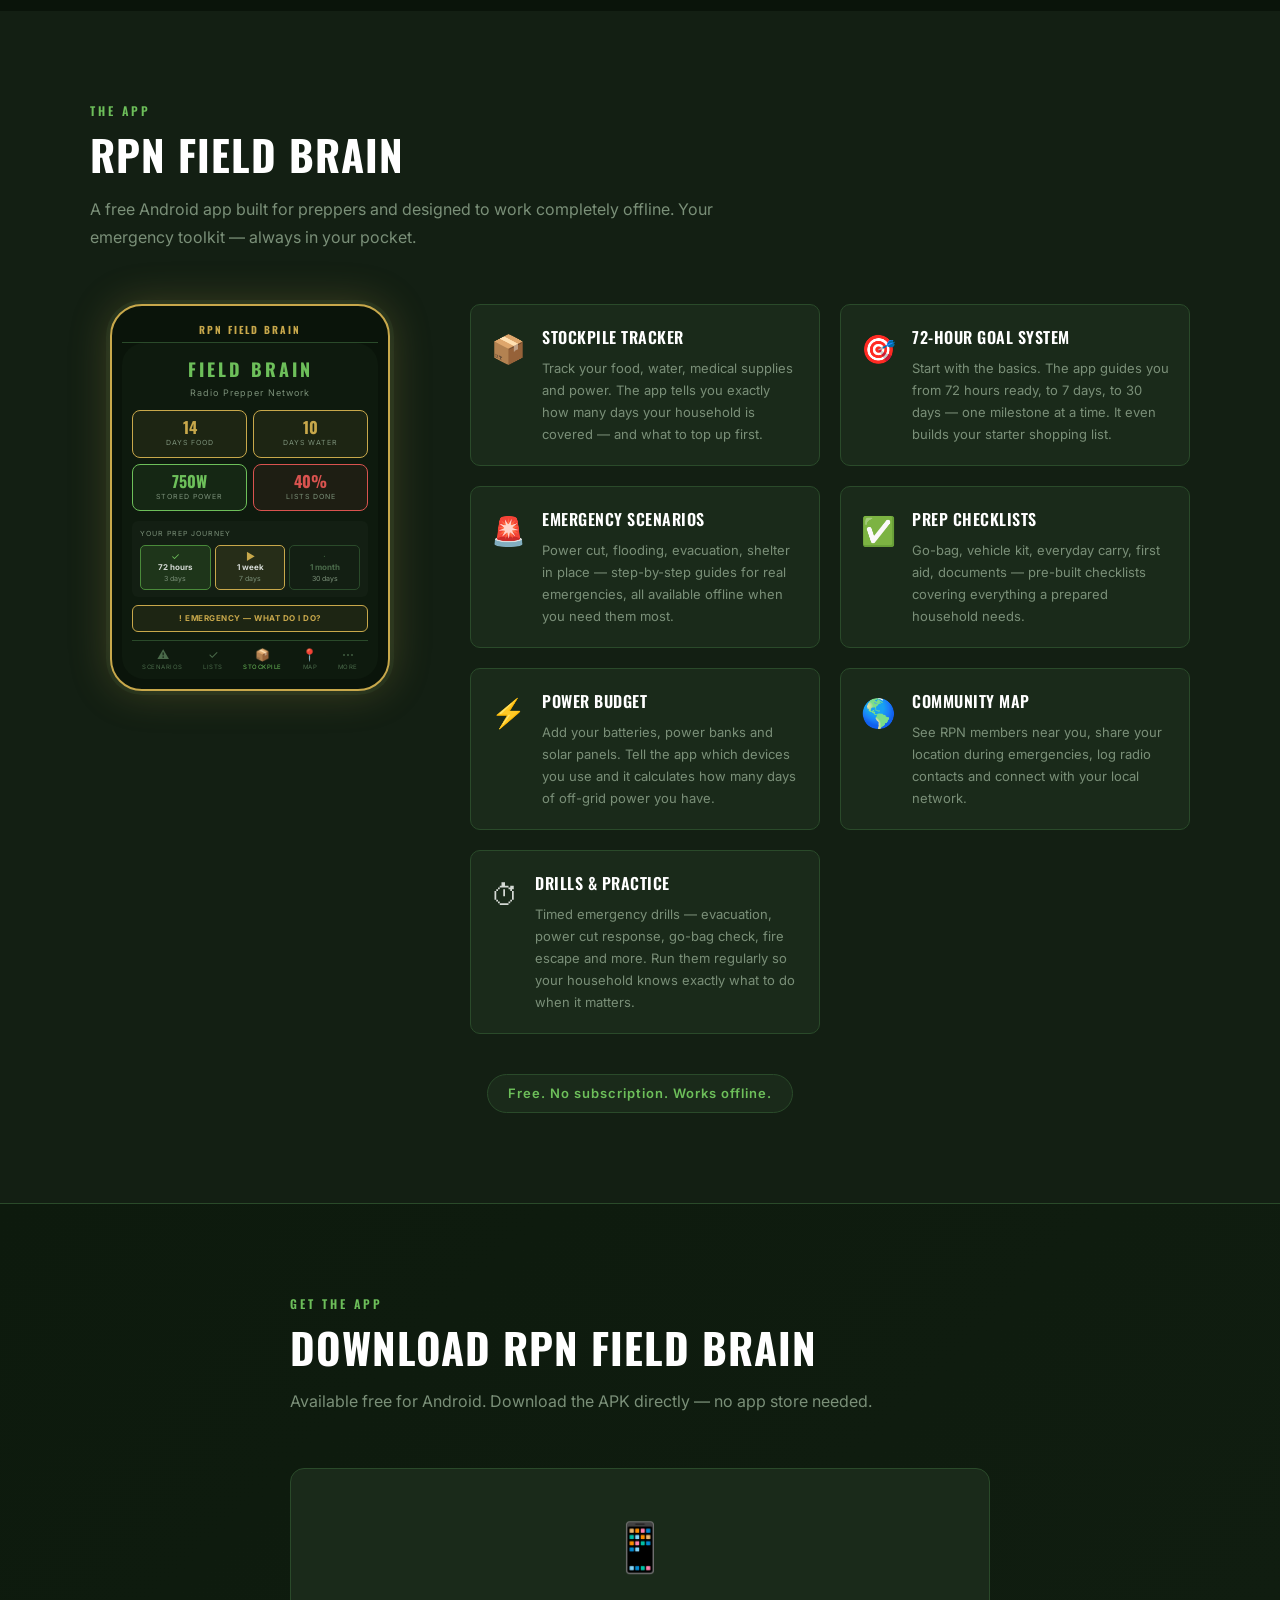
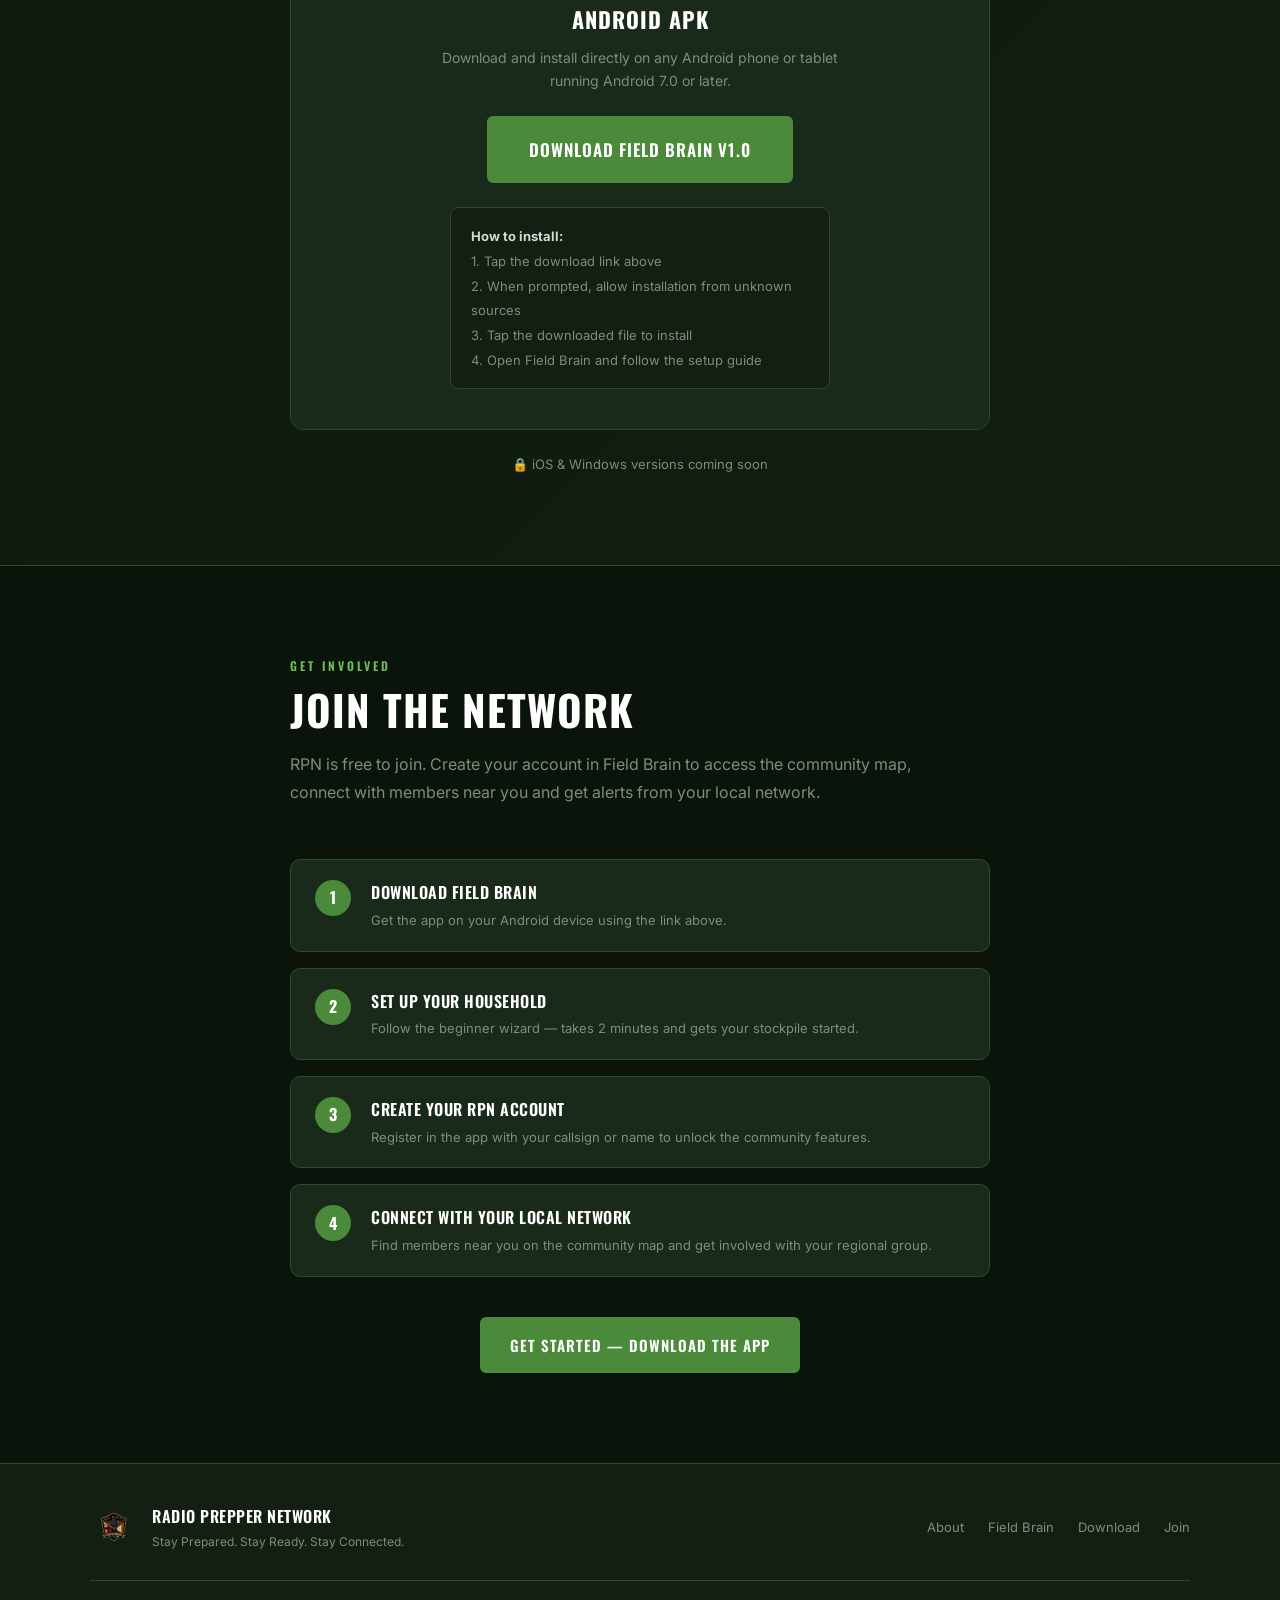
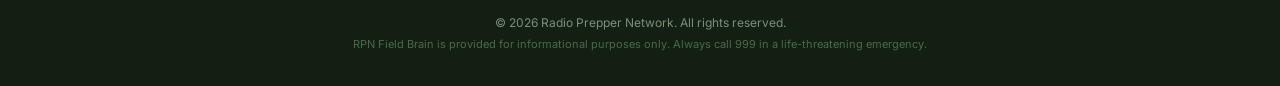
==== commit b99bae18: "Fix map icon in phone mockup nav" ====
--- a/index.html
+++ b/index.html
@@ -142,7 +142,7 @@
                             <div class="mock-nav-item">&#9888;<br><span>SCENARIOS</span></div>
                             <div class="mock-nav-item">&#10003;<br><span>LISTS</span></div>
                             <div class="mock-nav-item mock-nav-active">&#128230;<br><span>STOCKPILE</span></div>
-                            <div class="mock-nav-item">&#127752;<br><span>MAP</span></div>
+                            <div class="mock-nav-item">&#128205;<br><span>MAP</span></div>
                             <div class="mock-nav-item">&#8943;<br><span>MORE</span></div>
                         </div>
                     </div>
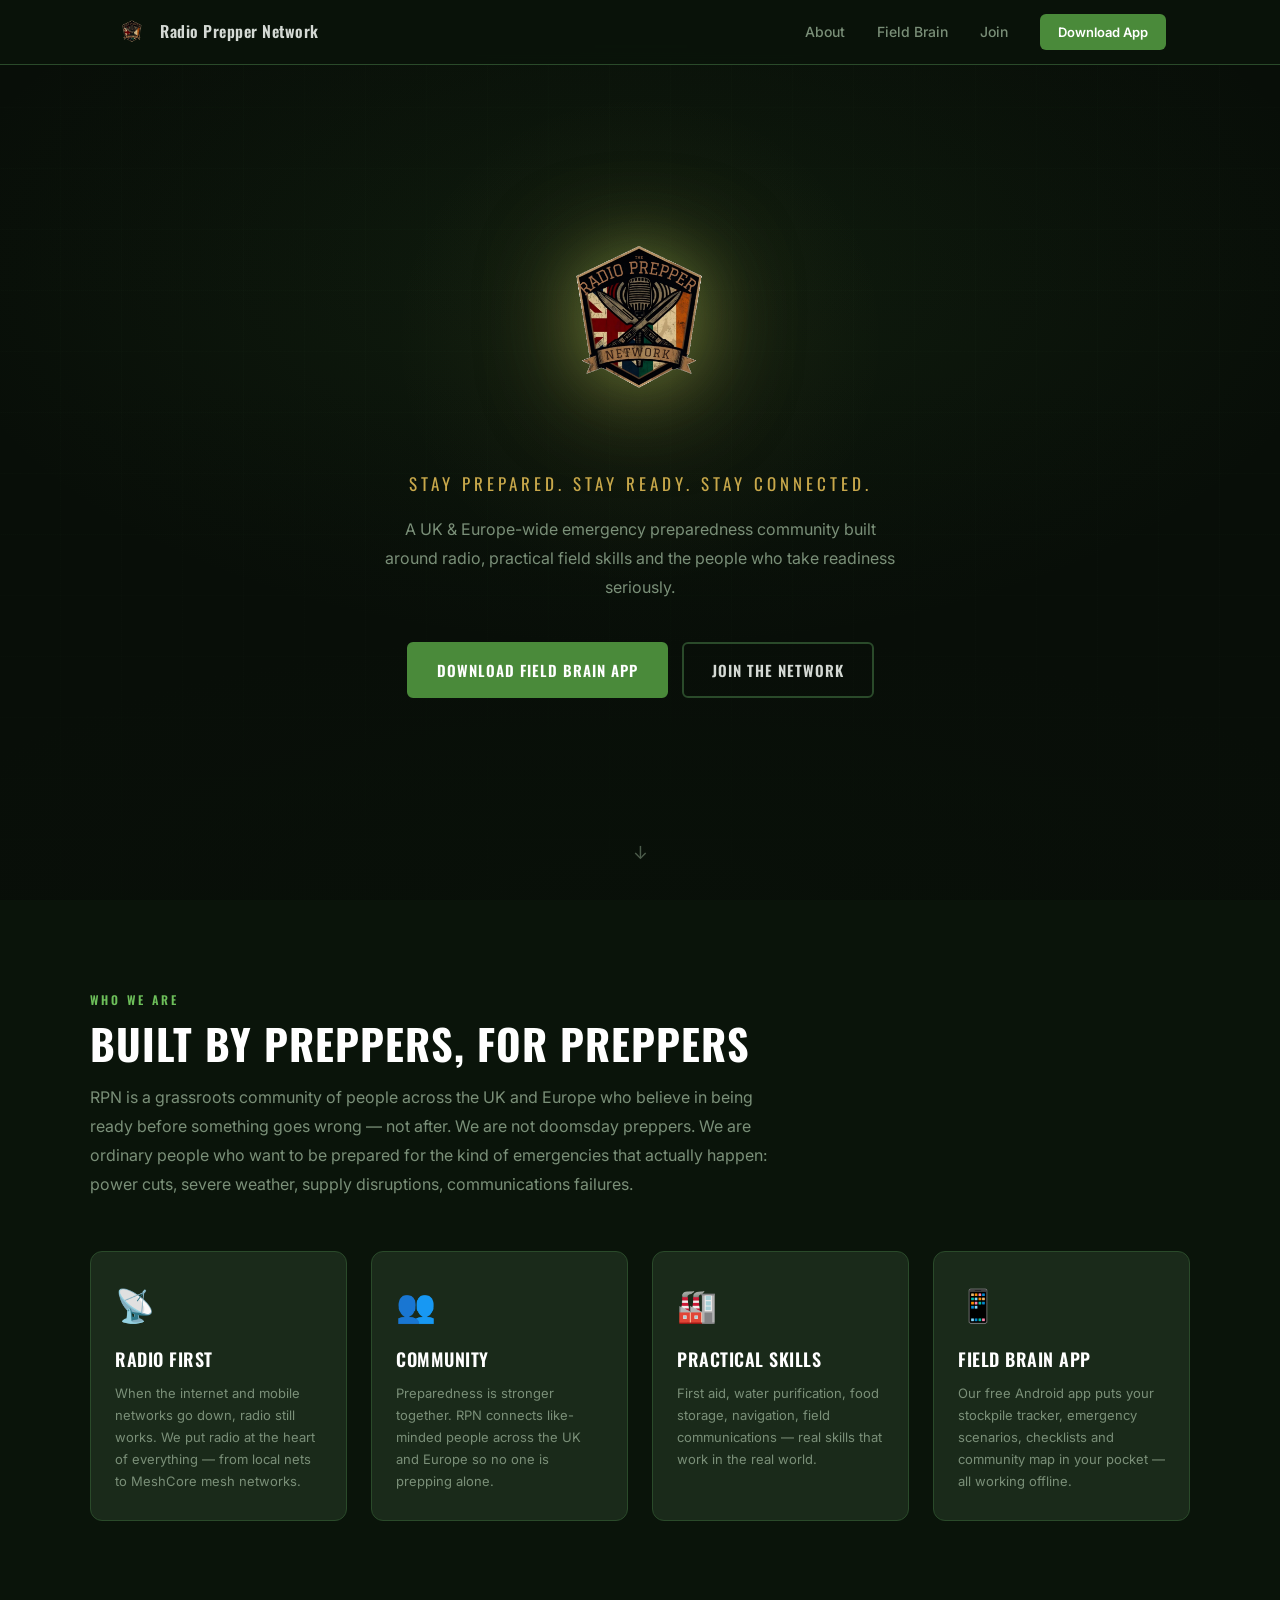
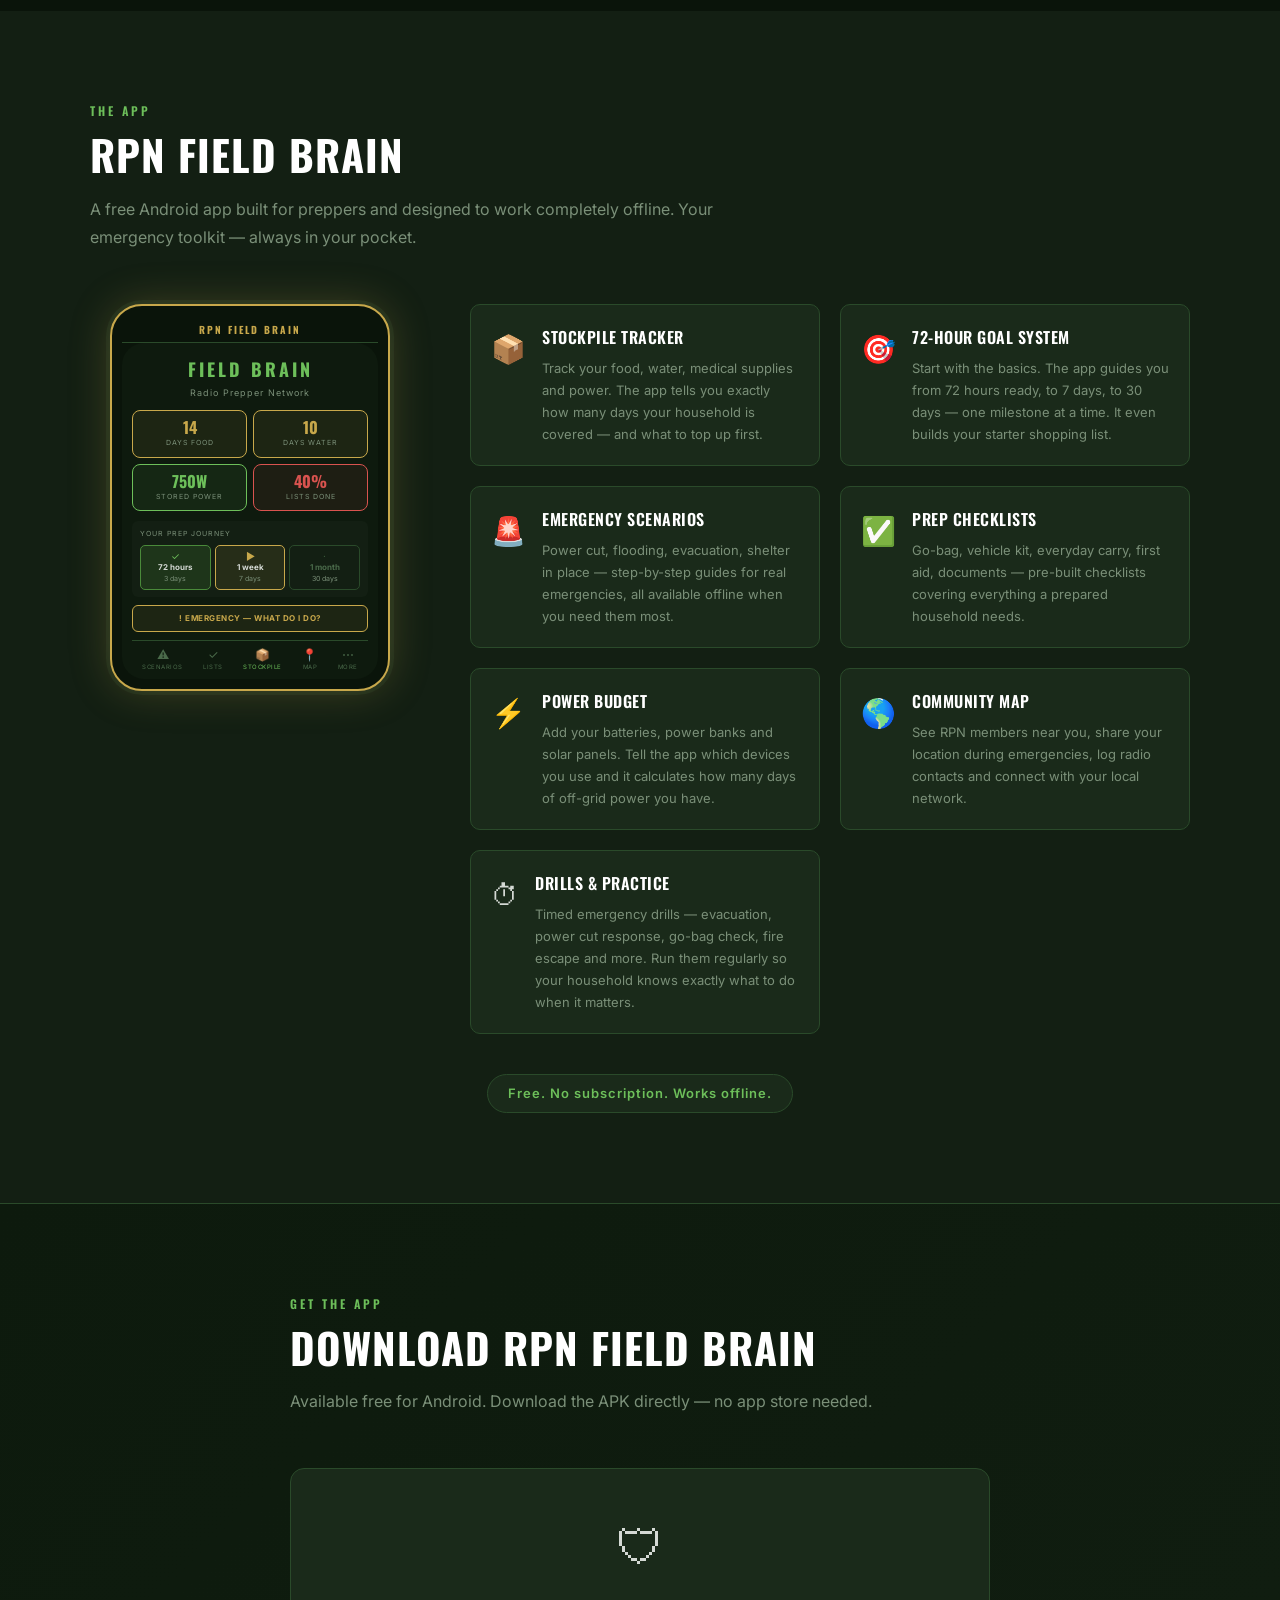
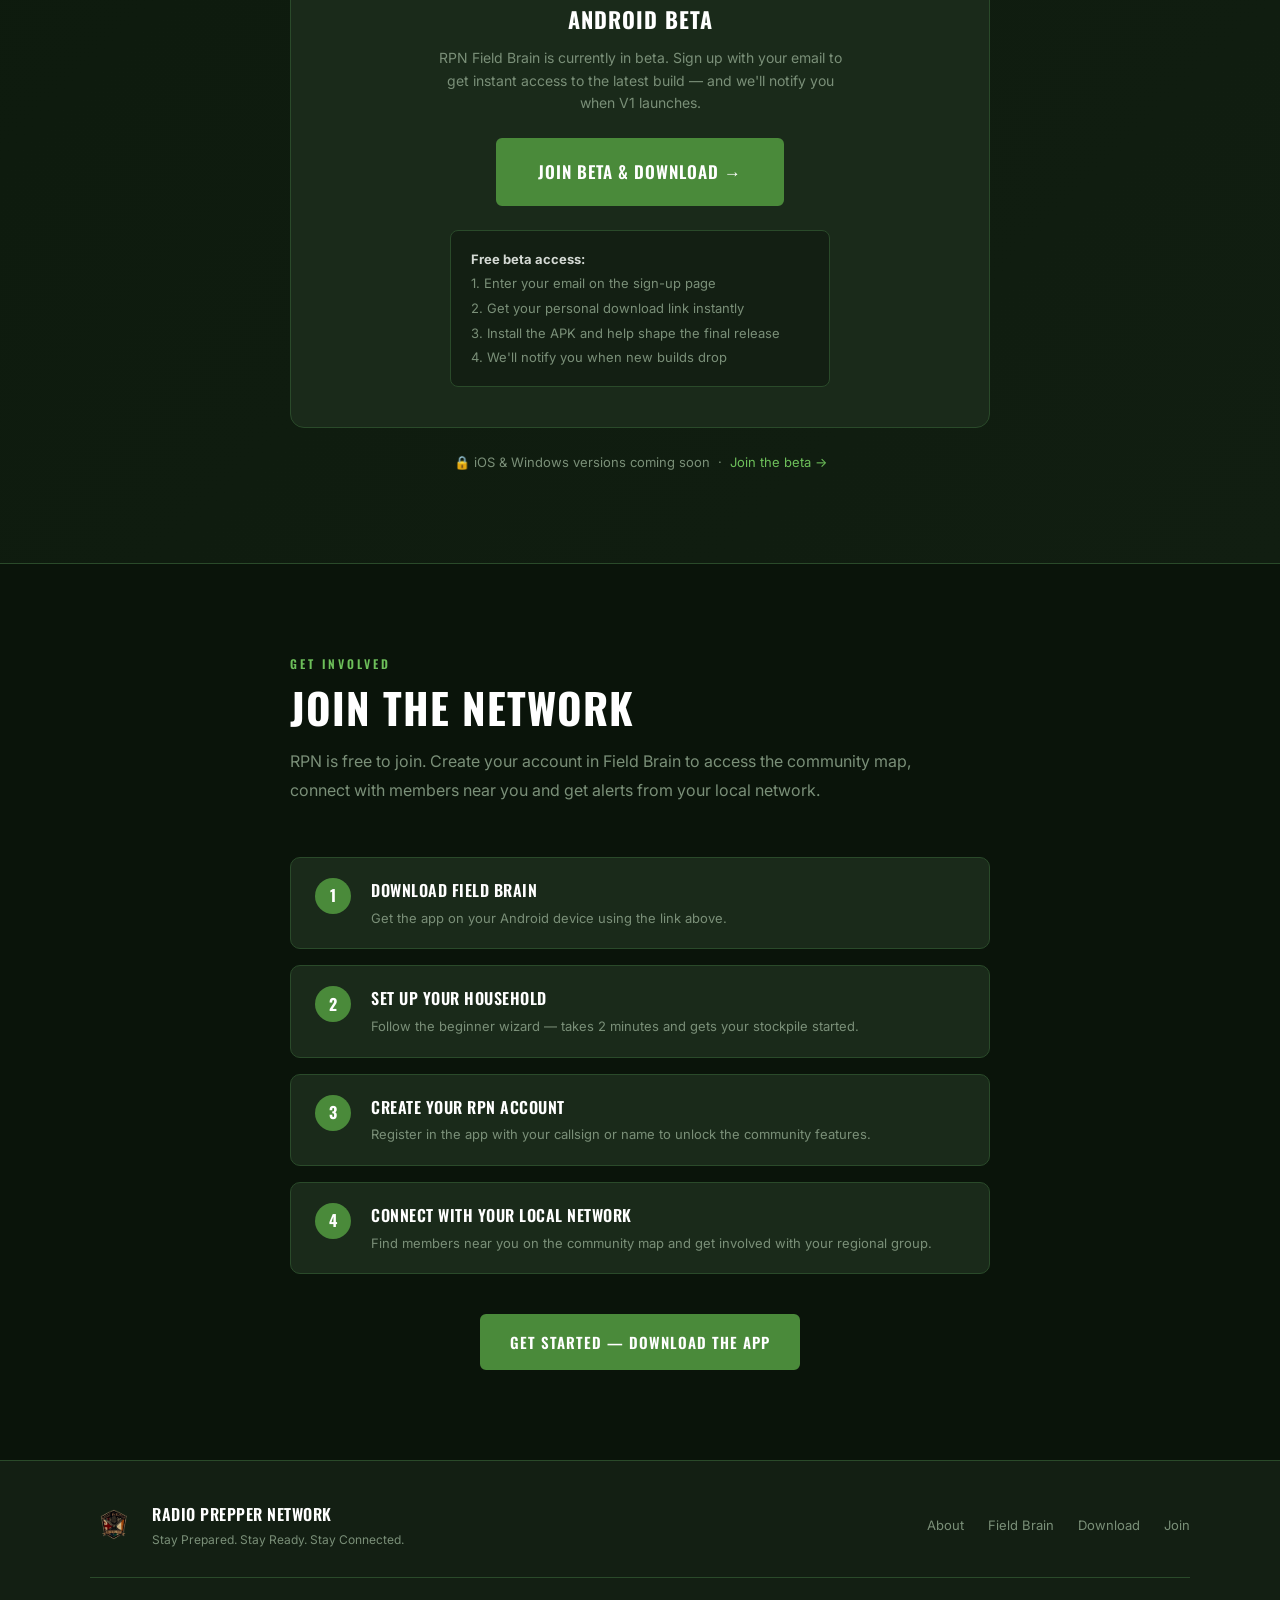
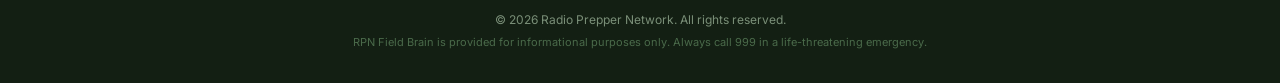
==== commit 79658072: "Add beta signup system: beta.html, download.html, admin-beta.html, update index download section" ====
--- a/index.html
+++ b/index.html
@@ -217,21 +217,21 @@
         <p class="section-intro">Available free for Android. Download the APK directly — no app store needed.</p>
 
         <div class="download-box">
-            <div class="download-icon">&#128241;</div>
-            <h3>Android APK</h3>
-            <p>Download and install directly on any Android phone or tablet running Android 7.0 or later.</p>
-            <a href="apk/rpn-field-brain.apk" class="btn btn-primary btn-large" download>Download Field Brain v1.0</a>
+            <div class="download-icon">&#128737;</div>
+            <h3>Android Beta</h3>
+            <p>RPN Field Brain is currently in beta. Sign up with your email to get instant access to the latest build — and we'll notify you when V1 launches.</p>
+            <a href="beta.html" class="btn btn-primary btn-large">Join Beta &amp; Download &rarr;</a>
             <div class="download-note">
-                <strong>How to install:</strong><br>
-                1. Tap the download link above<br>
-                2. When prompted, allow installation from unknown sources<br>
-                3. Tap the downloaded file to install<br>
-                4. Open Field Brain and follow the setup guide
+                <strong>Free beta access:</strong><br>
+                1. Enter your email on the sign-up page<br>
+                2. Get your personal download link instantly<br>
+                3. Install the APK and help shape the final release<br>
+                4. We'll notify you when new builds drop
             </div>
         </div>
 
         <div class="coming-soon">
-            <p>&#128274; iOS &amp; Windows versions coming soon</p>
+            <p>&#128274; iOS &amp; Windows versions coming soon &nbsp;·&nbsp; <a href="beta.html" style="color:var(--green-bright);text-decoration:none;">Join the beta &rarr;</a></p>
         </div>
     </div>
 </section>
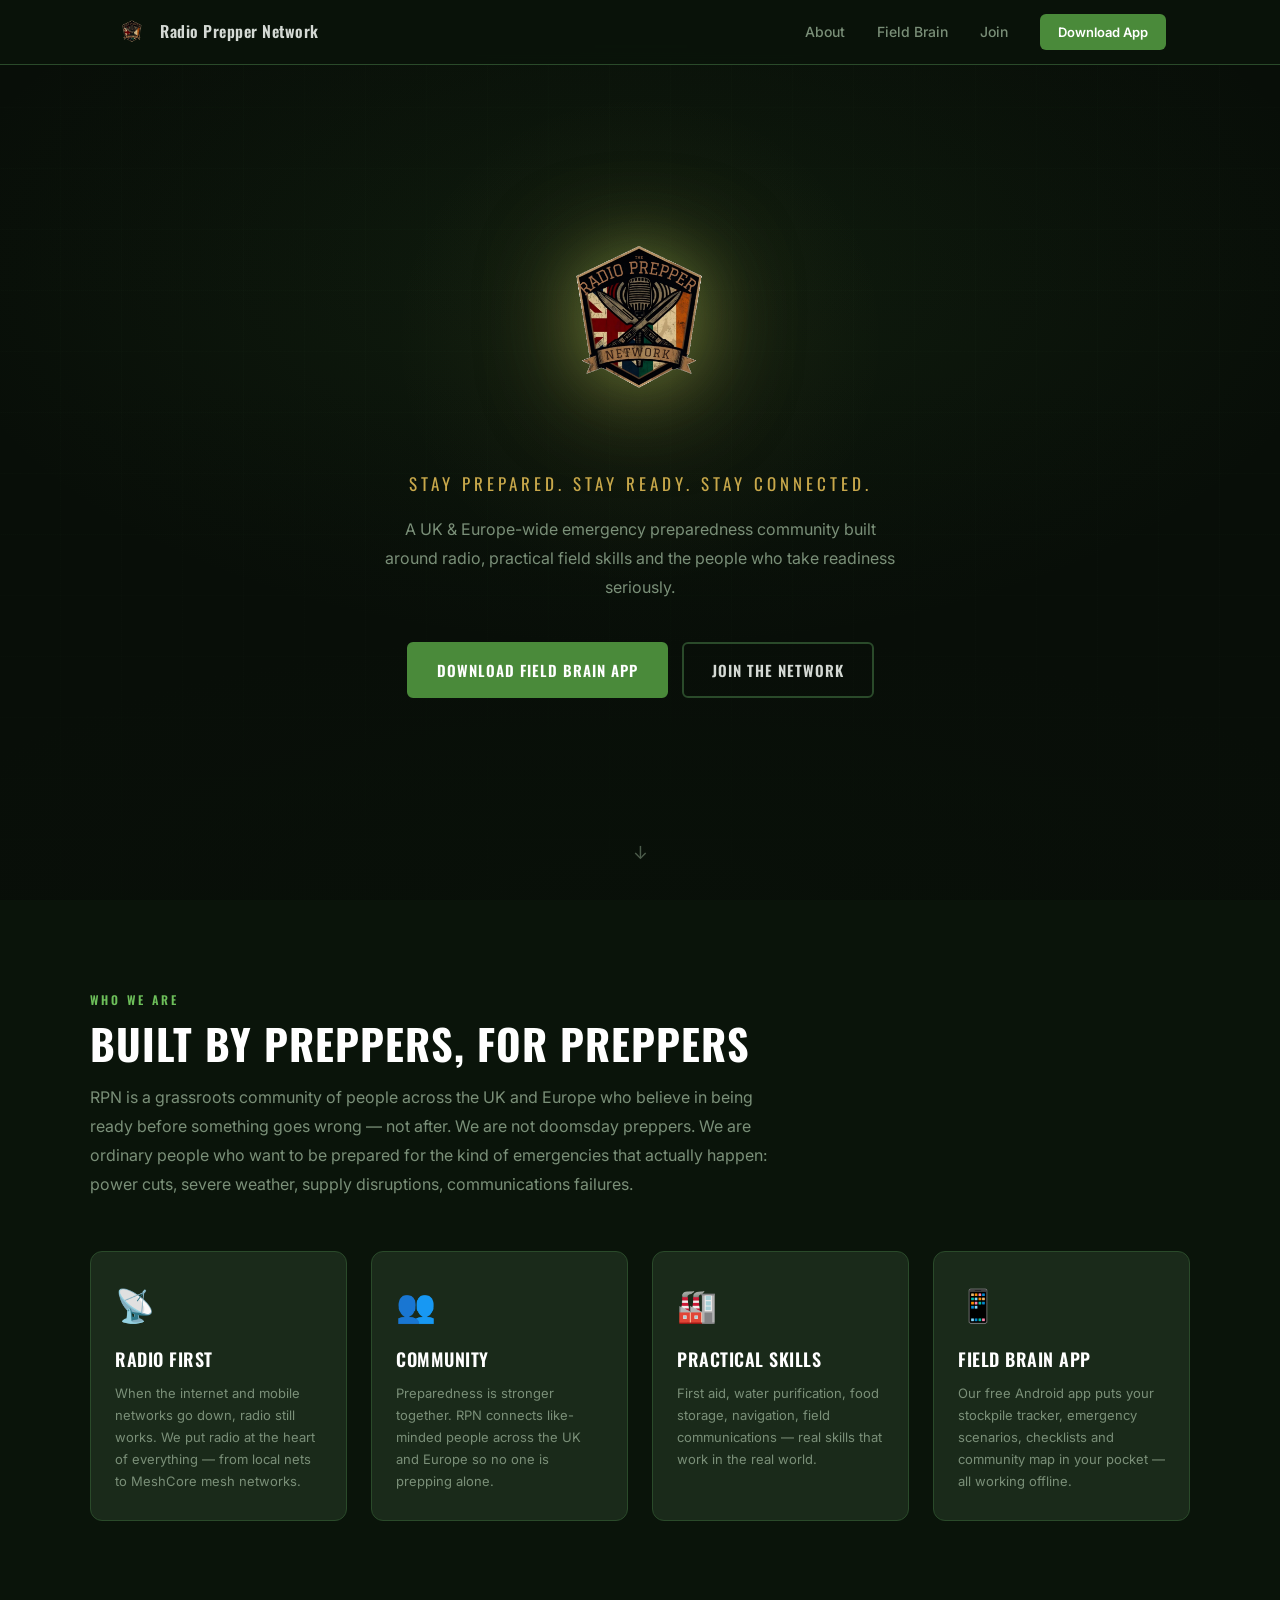
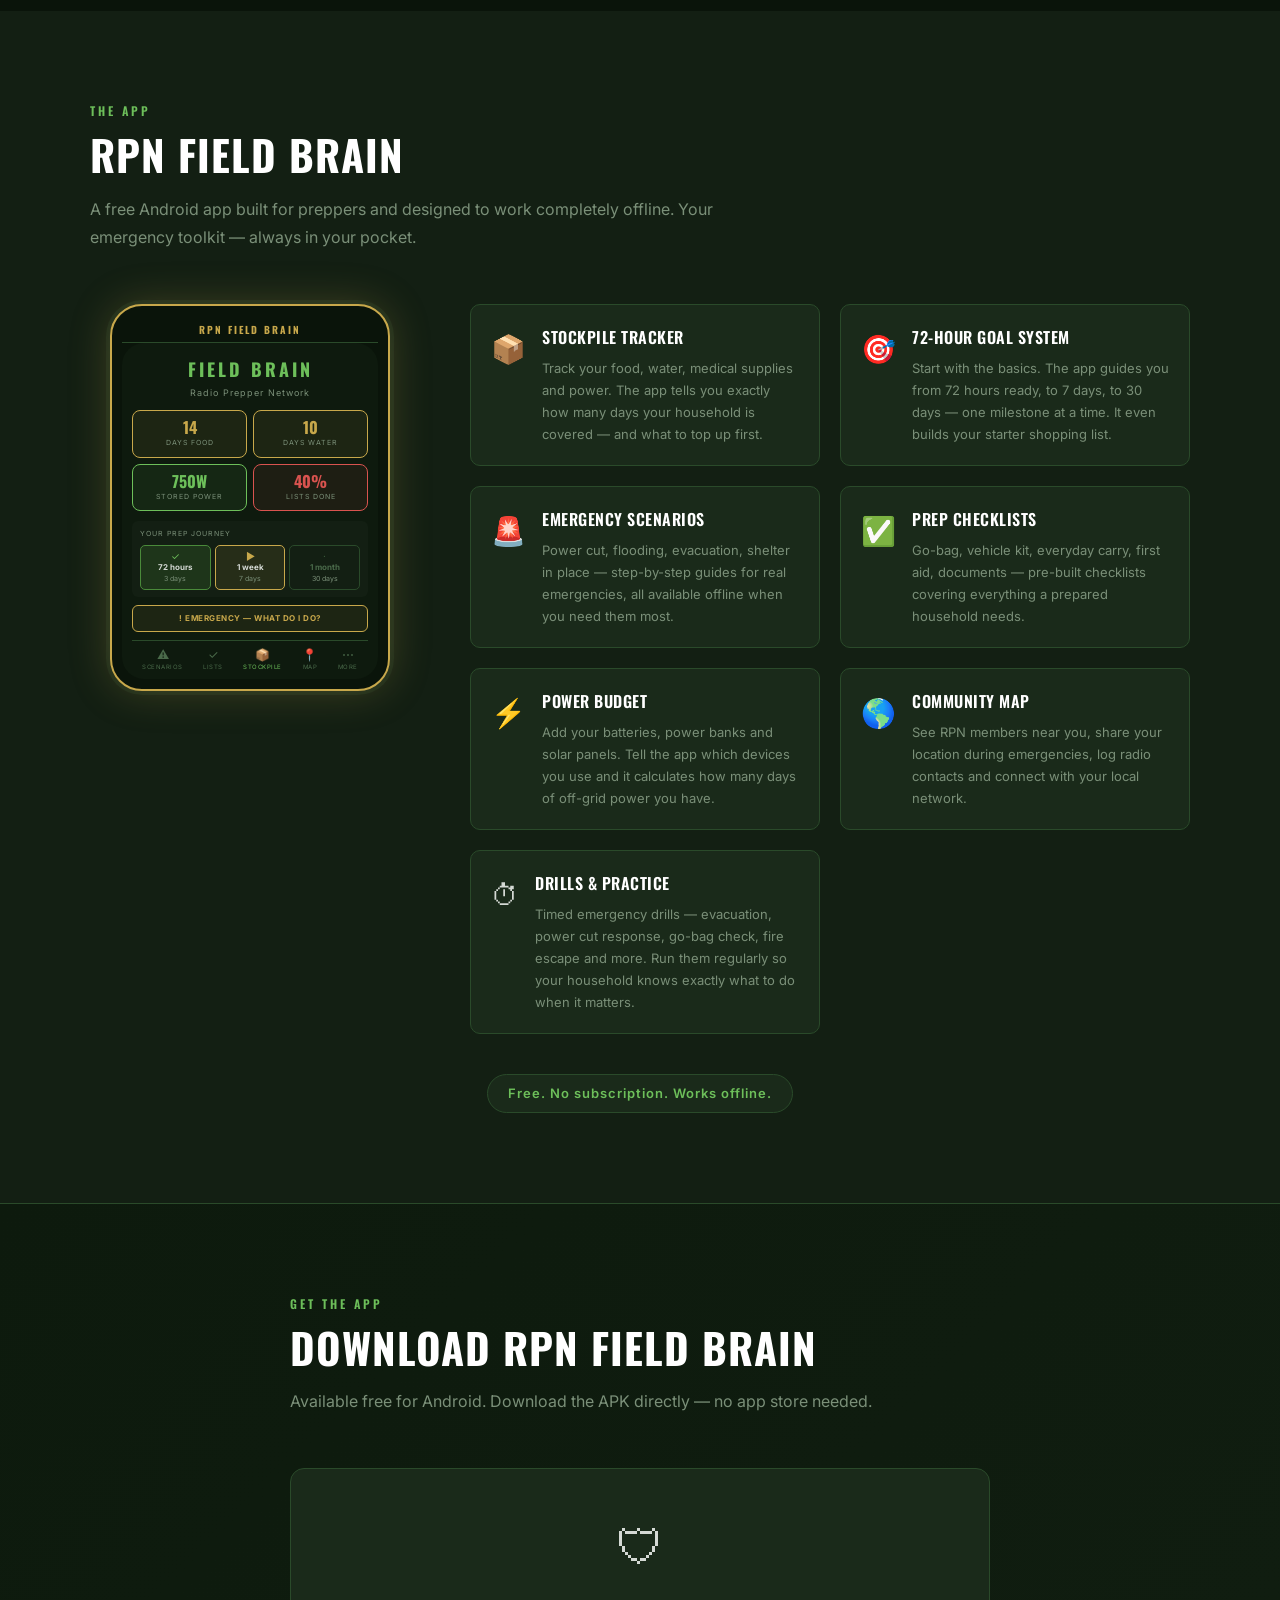
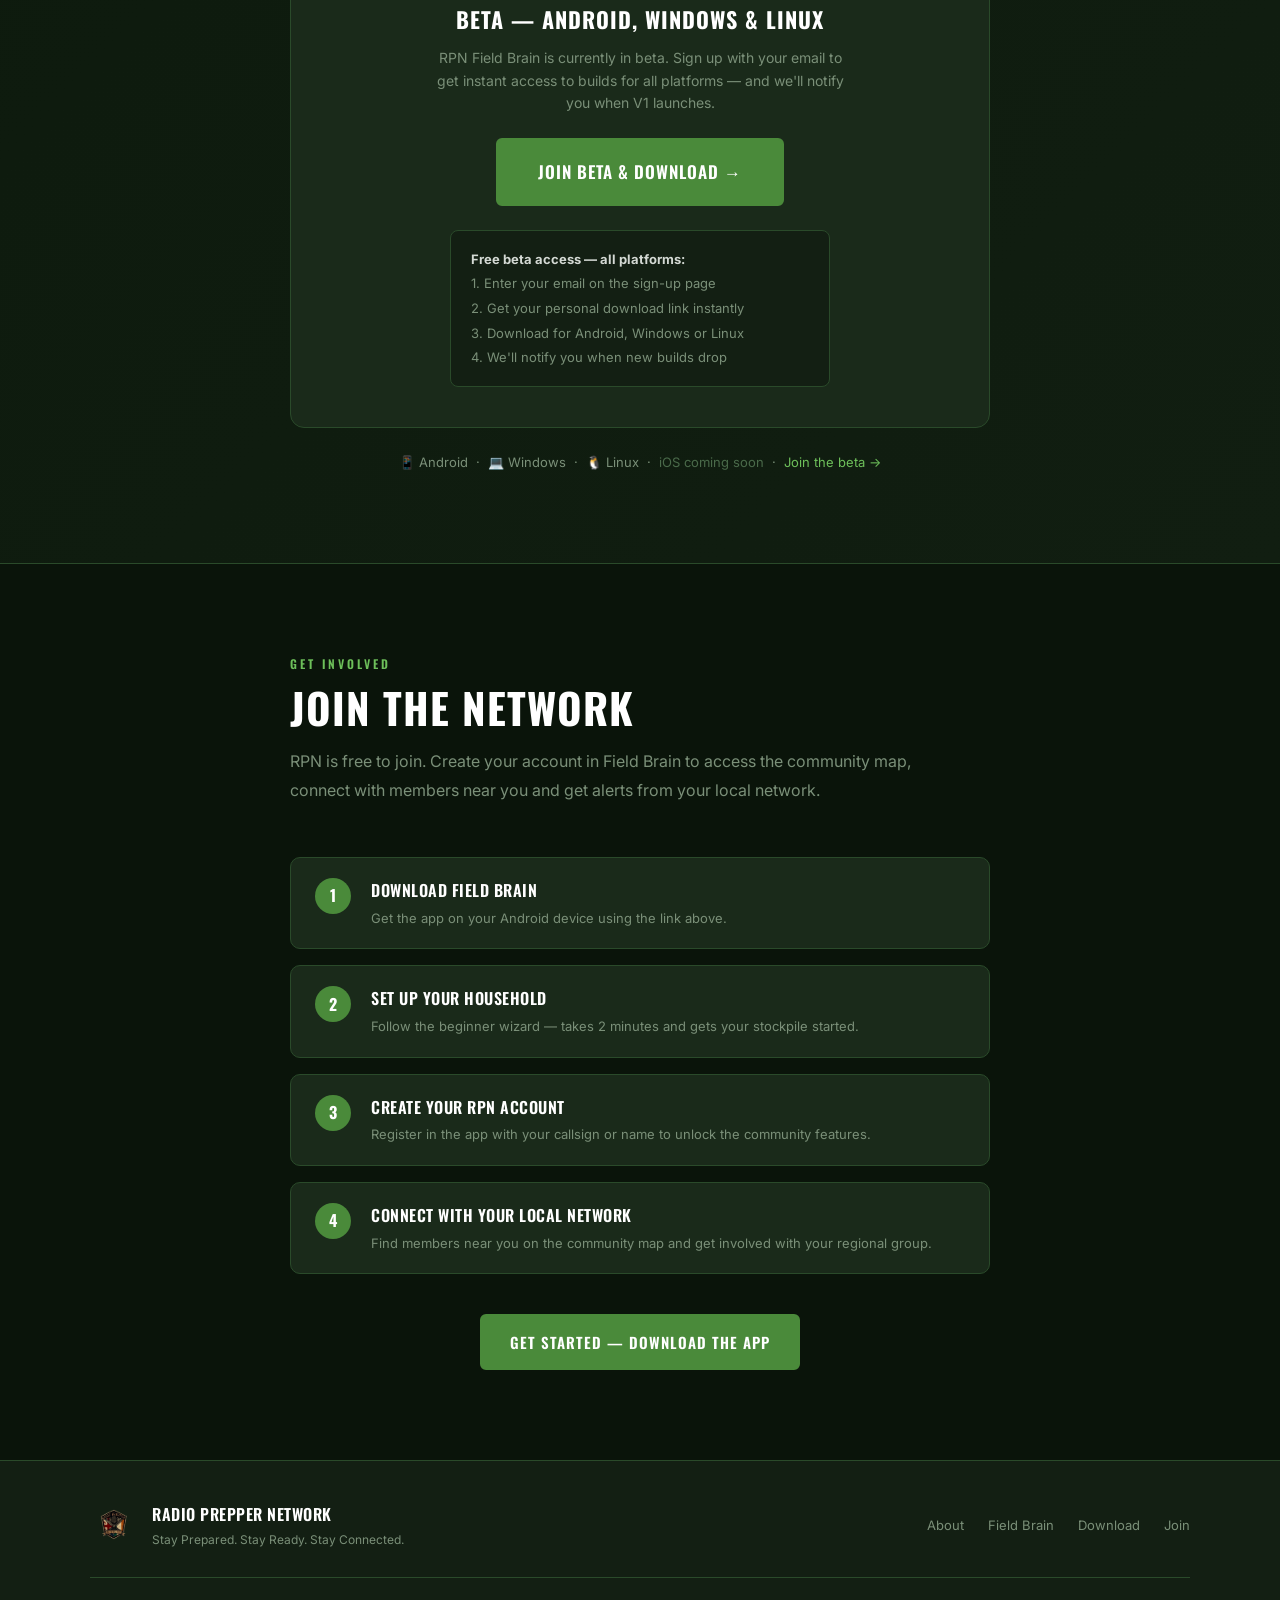
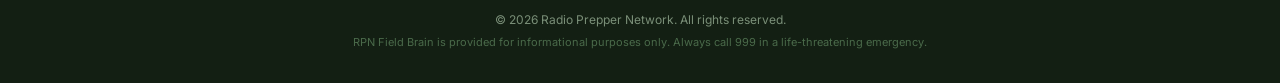
==== commit b9e69aec: "Add Windows download + update download page for all platforms download.html now shows Android/Window" ====
--- a/index.html
+++ b/index.html
@@ -218,20 +218,20 @@
 
         <div class="download-box">
             <div class="download-icon">&#128737;</div>
-            <h3>Android Beta</h3>
-            <p>RPN Field Brain is currently in beta. Sign up with your email to get instant access to the latest build — and we'll notify you when V1 launches.</p>
+            <h3>Beta — Android, Windows &amp; Linux</h3>
+            <p>RPN Field Brain is currently in beta. Sign up with your email to get instant access to builds for all platforms — and we'll notify you when V1 launches.</p>
             <a href="beta.html" class="btn btn-primary btn-large">Join Beta &amp; Download &rarr;</a>
             <div class="download-note">
-                <strong>Free beta access:</strong><br>
+                <strong>Free beta access — all platforms:</strong><br>
                 1. Enter your email on the sign-up page<br>
                 2. Get your personal download link instantly<br>
-                3. Install the APK and help shape the final release<br>
+                3. Download for Android, Windows or Linux<br>
                 4. We'll notify you when new builds drop
             </div>
         </div>
 
         <div class="coming-soon">
-            <p>&#128274; iOS &amp; Windows versions coming soon &nbsp;·&nbsp; <a href="beta.html" style="color:var(--green-bright);text-decoration:none;">Join the beta &rarr;</a></p>
+            <p>&#128241; Android &nbsp;·&nbsp; &#128187; Windows &nbsp;·&nbsp; &#128039; Linux &nbsp;·&nbsp; <span style="color:#4a6a4a;">iOS coming soon</span> &nbsp;·&nbsp; <a href="beta.html" style="color:var(--green-bright);text-decoration:none;">Join the beta &rarr;</a></p>
         </div>
     </div>
 </section>
